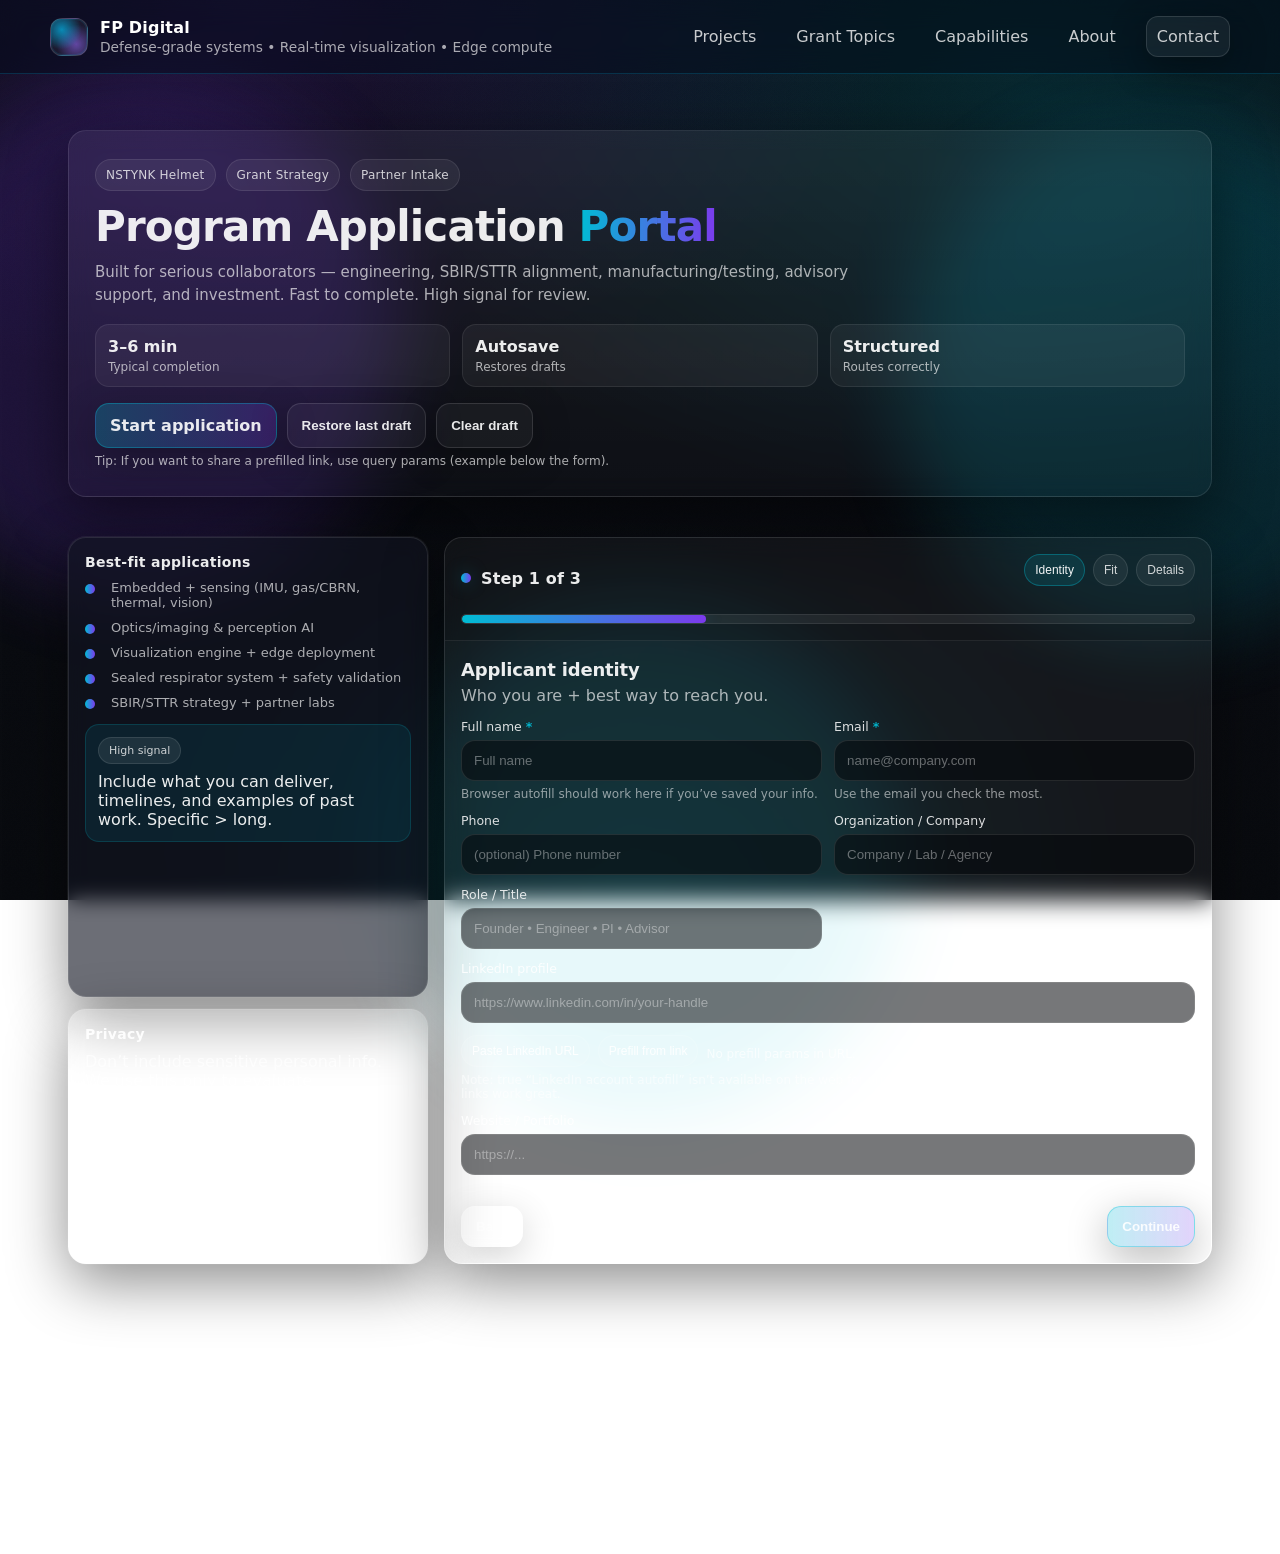
==== apply.html @ 73f24c7a "feat: Add NSTYNK Program application page with multi-step form and autosave functionality - Created " ====
<!DOCTYPE html>
<html lang="en">
<head>
  <meta charset="UTF-8" />
  <meta name="viewport" content="width=device-width, initial-scale=1.0" />
  <title>FP Digital | NSTYNK Program Application</title>

  <!-- Your existing global theme -->
  <link rel="stylesheet" href="styles.css" />
  <!-- This page's premium UI layer -->
  <link rel="stylesheet" href="apply.css" />

  <meta name="description" content="Apply to collaborate with FP Digital and the NSTYNK Helmet program: grants, engineering, manufacturing, advisory, and investment." />
</head>

<body>
  <!-- Keep this nav if it matches your other pages. If your site has a shared header, you can replace with yours. -->
  <!-- Top Bar -->
  <header class="topbar">
    <div class="container topbar-inner">
      <a class="brand" href="/">
        <span class="brand-mark" aria-hidden="true"></span>
        <span class="brand-text">
          <span class="brand-name">FP Digital</span>
          <span class="brand-sub">Defense-grade systems • Real-time visualization • Edge compute</span>
        </span>
      </a>

      <nav class="nav">
        <a href="projects.html">Projects</a>

        <a href="#topics">Grant Topics</a>
        <a href="#capabilities">Capabilities</a>
        <a href="#about">About</a>
        <a href="#contact" class="btn btn-primary">Contact</a>
      </nav>

      <button class="nav-toggle" aria-label="Open menu" aria-expanded="false">☰</button>
    </div>
  </header>

  <main class="apply-page">
    <!-- Background effects -->
    <div class="bg" aria-hidden="true">
      <div class="orb orb-a"></div>
      <div class="orb orb-b"></div>
      <div class="orb orb-c"></div>
      <div class="noise"></div>
      <div class="gridlines"></div>
    </div>

    <section class="apply-hero">
      <div class="hero-inner">
        <div class="chip-row">
          <span class="chip">NSTYNK Helmet</span>
          <span class="chip">Grant Strategy</span>
          <span class="chip">Partner Intake</span>
        </div>

        <h1 class="headline">
          Program Application
          <span class="headline-accent">Portal</span>
        </h1>

        <p class="subhead">
          Built for serious collaborators — engineering, SBIR/STTR alignment, manufacturing/testing, advisory support, and investment.
          Fast to complete. High signal for review.
        </p>

        <div class="hero-stats">
          <div class="stat">
            <div class="stat-k">3–6 min</div>
            <div class="stat-v">Typical completion</div>
          </div>
          <div class="stat">
            <div class="stat-k">Autosave</div>
            <div class="stat-v">Restores drafts</div>
          </div>
          <div class="stat">
            <div class="stat-k">Structured</div>
            <div class="stat-v">Routes correctly</div>
          </div>
        </div>

        <div class="hero-actions">
          <a class="btn primary" href="#application">Start application</a>
          <button type="button" class="btn ghost" id="restoreDraftBtn">Restore last draft</button>
          <button type="button" class="btn ghost" id="clearDraftBtn">Clear draft</button>
        </div>

        <p class="tiny muted">
          Tip: If you want to share a prefilled link, use query params (example below the form).
        </p>
      </div>
    </section>

    <section class="apply-shell" id="application">
      <aside class="apply-aside">
        <div class="aside-card">
          <h3>Best-fit applications</h3>
          <ul class="aside-list">
            <li><span class="dot"></span>Embedded + sensing (IMU, gas/CBRN, thermal, vision)</li>
            <li><span class="dot"></span>Optics/imaging & perception AI</li>
            <li><span class="dot"></span>Visualization engine + edge deployment</li>
            <li><span class="dot"></span>Sealed respirator system + safety validation</li>
            <li><span class="dot"></span>SBIR/STTR strategy + partner labs</li>
          </ul>

          <div class="aside-callout">
            <div class="badge">High signal</div>
            <p>
              Include what you can deliver, timelines, and examples of past work. Specific > long.
            </p>
          </div>
        </div>

        <div class="aside-card subtle">
          <h3>Privacy</h3>
          <p class="muted">
            Don’t include sensitive personal info. We use this only to evaluate collaboration.
          </p>
        </div>
      </aside>

      <section class="apply-card">
        <!-- Progress -->
        <div class="progress-wrap">
          <div class="progress-top">
            <div class="progress-title">
              <span class="spark" aria-hidden="true"></span>
              <span id="stepLabel">Step 1 of 3</span>
            </div>

            <div class="progress-pills" aria-label="Steps">
              <button type="button" class="pill active" data-step-jump="0">Identity</button>
              <button type="button" class="pill" data-step-jump="1">Fit</button>
              <button type="button" class="pill" data-step-jump="2">Details</button>
            </div>
          </div>

          <div class="progress-bar" aria-hidden="true">
            <div id="progressFill" class="progress-fill" style="width: 33%"></div>
          </div>
        </div>

        <!-- FORM -->
        <form
          id="applyForm"
          class="wizard"
          action="https://formspree.io/f/YOUR_ID"
          method="POST"
          novalidate
        >
          <!-- Honeypot anti-spam -->
          <input type="text" name="_gotcha" class="hp" tabindex="-1" autocomplete="off" />

          <!-- Hidden metadata -->
          <input type="hidden" name="source" value="FP Digital Application Portal" />
          <input type="hidden" name="page" value="apply.html" />

          <!-- STEP 1 -->
          <section class="step active" data-step="0">
            <div class="step-head">
              <h2>Applicant identity</h2>
              <p class="muted">Who you are + best way to reach you.</p>
            </div>

            <div class="grid">
              <div class="field">
                <label for="name">Full name <span class="req">*</span></label>
                <input
                  id="name"
                  name="name"
                  type="text"
                  autocomplete="name"
                  inputmode="text"
                  placeholder="Full name"
                  required
                />
                <div class="hint">Browser autofill should work here if you’ve saved your info.</div>
              </div>

              <div class="field">
                <label for="email">Email <span class="req">*</span></label>
                <input
                  id="email"
                  name="email"
                  type="email"
                  autocomplete="email"
                  inputmode="email"
                  placeholder="name@company.com"
                  required
                />
                <div class="hint">Use the email you check the most.</div>
              </div>

              <div class="field">
                <label for="phone">Phone</label>
                <input
                  id="phone"
                  name="phone"
                  type="tel"
                  autocomplete="tel"
                  inputmode="tel"
                  placeholder="(optional) Phone number"
                />
              </div>

              <div class="field">
                <label for="org">Organization / Company</label>
                <input
                  id="org"
                  name="organization"
                  type="text"
                  autocomplete="organization"
                  placeholder="Company / Lab / Agency"
                />
              </div>

              <div class="field">
                <label for="role">Role / Title</label>
                <input
                  id="role"
                  name="role"
                  type="text"
                  autocomplete="organization-title"
                  placeholder="Founder • Engineer • PI • Advisor"
                />
              </div>

              <div class="field full">
                <label for="linkedin">LinkedIn profile</label>
                <input
                  id="linkedin"
                  name="linkedin"
                  type="url"
                  autocomplete="url"
                  inputmode="url"
                  placeholder="https://www.linkedin.com/in/your-handle"
                />

                <div class="quick-actions">
                  <button type="button" class="mini-btn" id="pasteLinkedInBtn">Paste LinkedIn URL</button>
                  <button type="button" class="mini-btn" id="prefillFromUrlBtn">Prefill from link</button>
                  <span class="muted tiny" id="prefillStatus"></span>
                </div>

                <div class="hint">
                  Note: true “LinkedIn account autofill” isn’t available on the web for privacy reasons — but browser autofill + prefilled links work great.
                </div>
              </div>

              <div class="field full">
                <label for="site">Website / Portfolio</label>
                <input
                  id="site"
                  name="portfolio"
                  type="url"
                  autocomplete="url"
                  inputmode="url"
                  placeholder="https://..."
                />
              </div>
            </div>

            <div class="nav-row">
              <button type="button" class="btn ghost" disabled>Back</button>
              <button type="button" class="btn primary" data-next>Continue</button>
            </div>
          </section>

          <!-- STEP 2 -->
          <section class="step" data-step="1">
            <div class="step-head">
              <h2>Application fit</h2>
              <p class="muted">What path are you applying for, and where do you plug in?</p>
            </div>

            <div class="grid">
              <div class="field full">
                <label for="type">Application type <span class="req">*</span></label>
                <select id="type" name="type" required autocomplete="off">
                  <option value="">Select one…</option>
                  <option>Research / Grant Partner</option>
                  <option>Engineering / Technical Collaboration</option>
                  <option>Manufacturing Partner</option>
                  <option>Medical / Defense Advisor</option>
                  <option>Investor</option>
                  <option>General Collaboration</option>
                </select>
              </div>

              <div class="field full">
                <label>Primary areas (choose all that apply)</label>
                <div class="checks">
                  <label class="check"><input type="checkbox" name="areas[]" value="Embedded/Sensors" /> Embedded / Sensors</label>
                  <label class="check"><input type="checkbox" name="areas[]" value="Optics/Imaging" /> Optics / Imaging</label>
                  <label class="check"><input type="checkbox" name="areas[]" value="AI/Perception" /> AI / Perception</label>
                  <label class="check"><input type="checkbox" name="areas[]" value="Visualization/Engine" /> Visualization Engine</label>
                  <label class="check"><input type="checkbox" name="areas[]" value="Respirator/Sealing" /> Respirator / Sealing</label>
                  <label class="check"><input type="checkbox" name="areas[]" value="Manufacturing" /> Manufacturing</label>
                  <label class="check"><input type="checkbox" name="areas[]" value="Testing/Validation" /> Testing / Validation</label>
                  <label class="check"><input type="checkbox" name="areas[]" value="Funding/Grants" /> Funding / Grants</label>
                </div>
              </div>

              <div class="field full">
                <label for="why">Why you / why now? <span class="req">*</span></label>
                <textarea
                  id="why"
                  name="why"
                  rows="5"
                  maxlength="900"
                  placeholder="Be specific: what you can deliver, timelines, and how it aligns with the NSTYNK Helmet + grant strategy."
                  required
                ></textarea>
                <div class="meta">
                  <span class="hint">Concrete beats vague. Include examples and constraints.</span>
                  <span class="count"><span data-count-for="why">0</span>/900</span>
                </div>
              </div>
            </div>

            <div class="nav-row">
              <button type="button" class="btn ghost" data-back>Back</button>
              <button type="button" class="btn primary" data-next>Continue</button>
            </div>
          </section>

          <!-- STEP 3 -->
          <section class="step" data-step="2">
            <div class="step-head">
              <h2>Project + grant details</h2>
              <p class="muted">Help us route your application fast.</p>
            </div>

            <div class="grid">
              <div class="field full">
                <label for="grant">Grant / program alignment</label>
                <textarea
                  id="grant"
                  name="grant"
                  rows="4"
                  maxlength="700"
                  placeholder="If applicable: agencies (DoD/DHS/NIH/NSF), SBIR/STTR alignment, topic ideas/IDs, solicitation timing, and your proposed role."
                ></textarea>
                <div class="meta">
                  <span class="hint">If you know topic IDs, include them.</span>
                  <span class="count"><span data-count-for="grant">0</span>/700</span>
                </div>
              </div>

              <div class="field full">
                <label for="resources">Resources / capabilities</label>
                <textarea
                  id="resources"
                  name="resources"
                  rows="4"
                  maxlength="700"
                  placeholder="Facilities, manufacturing capacity, testing labs, funding, certifications, or your team capability."
                ></textarea>
                <div class="meta">
                  <span class="hint">Mention equipment + throughput + lead times.</span>
                  <span class="count"><span data-count-for="resources">0</span>/700</span>
                </div>
              </div>

              <div class="field">
                <label for="timeline">Preferred timeline</label>
                <select id="timeline" name="timeline" autocomplete="off">
                  <option value="">Select…</option>
                  <option>Immediately (0–30 days)</option>
                  <option>Near-term (1–3 months)</option>
                  <option>Mid-term (3–6 months)</option>
                  <option>Long-term (6+ months)</option>
                </select>
              </div>

              <div class="field">
                <label for="budget">Budget / support range</label>
                <select id="budget" name="budget" autocomplete="off">
                  <option value="">Select…</option>
                  <option>In-kind / no budget</option>
                  <option>$1k–$10k</option>
                  <option>$10k–$50k</option>
                  <option>$50k–$250k</option>
                  <option>$250k+</option>
                </select>
              </div>

              <div class="field full">
                <label for="notes">Extra notes</label>
                <textarea
                  id="notes"
                  name="notes"
                  rows="4"
                  maxlength="700"
                  placeholder="Anything else that helps evaluate fit. Links to demos, papers, repos, or prior contracts are great."
                ></textarea>
                <div class="meta">
                  <span class="hint">Optional.</span>
                  <span class="count"><span data-count-for="notes">0</span>/700</span>
                </div>
              </div>

              <div class="field full">
                <label class="check consent">
                  <input type="checkbox" name="consent" required />
                  <span>I confirm the information submitted is accurate. <span class="req">*</span></span>
                </label>
              </div>
            </div>

            <div class="nav-row">
              <button type="button" class="btn ghost" data-back>Back</button>
              <button type="submit" class="btn primary" id="submitBtn">Submit application</button>
            </div>

            <div class="fineprint">
              <p class="muted tiny">
                Want a prefilled link? Example:
                <code>apply.html?name=Jane%20Doe&email=jane%40mail.com&org=Acme&role=Engineer&linkedin=https%3A%2F%2Fwww.linkedin.com%2Fin%2Fjane</code>
              </p>
            </div>
          </section>

          <!-- Form status -->
          <div class="form-status" id="formStatus" aria-live="polite"></div>
        </form>
      </section>
    </section>

    <footer class="apply-footer">
      <div class="footer-grid">
  <div class="footer-col">
    <h4>Company</h4>
    <a href="projects.html">Projects</a>
    <a href="helmet.html">NSTYNK Helmet</a>
  </div>

  <div class="footer-col">
    <h4>Careers</h4>
    <a href="apply.html">Apply</a>
    <a href="apply.html#application">Open Programs</a>
    <a href="apply.html?type=Engineering%20/%20Technical%20Collaboration">Engineering</a>
    <a href="apply.html?type=Research%20/%20Grant%20Partner">Grant Partners</a>
  </div>

  <div class="footer-col">
    <h4>Contact</h4>
    <a href="mailto:YOUR_EMAIL@DOMAIN.com">Email</a>
    <a href="apply.html">Partnership Portal</a>
  </div>
</div>
    </footer>
  </main>

  <script src="apply.js"></script>
</body>
</html>
---- styles.css ----
:root{
  --bg:#020b1a;
  --panel: rgba(255,255,255,.08);
  --panel2: rgba(255,255,255,.06);
  --stroke: rgba(0,200,255,.30);
  --stroke2: rgba(160,120,255,.24);
  --text:#ffffff;
  --muted: rgba(255,255,255,.72);
  --soft: rgba(255,255,255,.12);

  --cyan:#00c8ff;
  --blue:#4aa3ff;
  --violet:#9a6cff;

  --radius: 18px;
  --shadow: 0 18px 60px rgba(0,0,0,.40);
  --shadow2: 0 10px 35px rgba(0,0,0,.34);
  --max: 1180px;
}

*{ box-sizing:border-box; margin:0; padding:0; }
html{ scroll-behavior:smooth; }
body{
  font-family: Inter, system-ui, -apple-system, Segoe UI, Roboto, Arial, sans-serif;
  color: var(--text);
  background: transparent;
  overflow-x:hidden;
}

a{ color: inherit; text-decoration:none; }
.container{ width: min(var(--max), calc(100% - 48px)); margin: 0 auto; }

/* ===== Video Background ===== */
.video-bg{
  position: fixed;
  inset:0;
  z-index:-2;
  overflow:hidden;
  background: var(--bg);
}
.bg-video{
  position:absolute;
  inset:0;
  width:100%;
  height:100%;
  object-fit:cover;
  transform: translateZ(0);
  filter: saturate(1.10) contrast(1.06) brightness(.92);
}
.video-overlay{
  position:absolute;
  inset:0;
  z-index:1;
  pointer-events:none;
  background:
    radial-gradient(circle at 30% 40%, rgba(154,108,255,.18), transparent 55%),
    radial-gradient(circle at 78% 70%, rgba(0,200,255,.16), transparent 55%),
    linear-gradient(to bottom, rgba(2,11,26,.25), rgba(2,11,26,.86));
}

/* ===== Topbar ===== */
.topbar{
  position: sticky;
  top:0;
  z-index: 20;
  backdrop-filter: blur(14px);
  background: rgba(2,11,26,.42);
  border-bottom: 1px solid rgba(0,200,255,.18);
}
.topbar-inner{
  display:flex;
  align-items:center;
  justify-content:space-between;
  padding: 16px 0;
}
.brand{
  display:flex;
  gap:12px;
  align-items:center;
}
.brand-mark{
  width: 38px;
  height: 38px;
  border-radius: 12px;
  background:
    radial-gradient(circle at 30% 30%, rgba(0,200,255,.65), transparent 55%),
    radial-gradient(circle at 70% 70%, rgba(154,108,255,.55), transparent 55%),
    rgba(255,255,255,.06);
  border: 1px solid rgba(255,255,255,.14);
  box-shadow: 0 0 0 1px rgba(0,200,255,.10) inset;
}
.brand-name{ font-weight: 700; letter-spacing:.2px; }
.brand-sub{
  display:block;
  font-size:.86rem;
  color: rgba(255,255,255,.65);
  margin-top:2px;
}
.nav{
  display:flex;
  gap: 20px;
  align-items:center;
}
.nav a{
  color: rgba(255,255,255,.78);
  font-weight: 500;
  padding: 10px 10px;
  border-radius: 12px;
}
.nav a:hover{
  background: rgba(255,255,255,.06);
  color: #fff;
}
.nav-toggle{
  display:none;
  border: 1px solid rgba(255,255,255,.16);
  background: rgba(255,255,255,.06);
  color:#fff;
  border-radius: 12px;
  padding: 10px 12px;
}

/* ===== Buttons ===== */
.btn{
  display:inline-flex;
  align-items:center;
  justify-content:center;
  gap:10px;
  padding: 12px 16px;
  border-radius: 14px;
  border: 1px solid rgba(255,255,255,.14);
  background: rgba(255,255,255,.06);
  color:#fff;
  font-weight: 600;
  box-shadow: var(--shadow2);
}
.btn:hover{ transform: translateY(-1px); }
.btn-primary{
  border-color: rgba(0,200,255,.35);
  background: linear-gradient(135deg, rgba(0,200,255,.22), rgba(154,108,255,.14));
}
.btn-ghost{
  background: rgba(255,255,255,.04);
}

/* ===== Hero ===== */
.hero{
  padding: 64px 0 36px;
}
.hero-grid{
  display:grid;
  grid-template-columns: 1.35fr .9fr;
  gap: 26px;
  align-items: start;
}
.pill{
  display:inline-flex;
  align-items:center;
  gap:10px;
  padding: 10px 12px;
  border-radius: 999px;
  border: 1px solid rgba(255,255,255,.16);
  background: rgba(255,255,255,.05);
  color: rgba(255,255,255,.82);
  margin-bottom: 16px;
}
.pill .dot{
  width: 8px; height:8px; border-radius: 50%;
  background: var(--cyan);
  box-shadow: 0 0 20px rgba(0,200,255,.55);
}
h1{
  font-size: clamp(2.0rem, 3.4vw, 3.2rem);
  line-height: 1.10;
  letter-spacing: -.5px;
}
.h1-accent{
  display:block;
  margin-top: 10px;
  color: rgba(255,255,255,.86);
}
.lead{
  margin-top: 14px;
  font-size: 1.05rem;
  color: rgba(255,255,255,.76);
  line-height: 1.7;
  max-width: 60ch;
}
.hero-actions{
  display:flex;
  gap: 12px;
  margin-top: 20px;
  flex-wrap: wrap;
}
.hero-metrics{
  display:grid;
  grid-template-columns: repeat(3, minmax(0, 1fr));
  gap: 12px;
  margin-top: 26px;
}
.metric{
  padding: 14px 14px;
  border-radius: var(--radius);
  background: rgba(255,255,255,.05);
  border: 1px solid rgba(255,255,255,.12);
}
.metric-k{ color: rgba(255,255,255,.72); font-weight: 600; font-size: .9rem; }
.metric-v{ margin-top: 4px; font-weight: 700; }

/* ===== Quick Access ===== */
.quick{
  border-radius: 22px;
  background: rgba(255,255,255,.06);
  border: 1px solid rgba(255,255,255,.14);
  box-shadow: var(--shadow);
  overflow:hidden;
}
.quick-head{
  display:flex;
  align-items:flex-start;
  justify-content:space-between;
  padding: 18px 18px 14px;
  border-bottom: 1px solid rgba(255,255,255,.12);
}
.quick-head h2{ font-size: 1.05rem; }
.quick-head p{ margin-top: 6px; color: rgba(255,255,255,.68); font-size: .92rem; }
.badge{
  font-size: .78rem;
  color: rgba(255,255,255,.78);
  border: 1px solid rgba(0,200,255,.22);
  padding: 6px 10px;
  border-radius: 999px;
  background: rgba(0,200,255,.06);
}
.quick-block{ padding: 14px 18px; }
.quick-block + .quick-block{ border-top: 1px solid rgba(255,255,255,.10); }
.quick-block h3{ font-size: .92rem; color: rgba(255,255,255,.82); margin-bottom: 10px; }
.quick-tags{ display:flex; flex-wrap: wrap; gap: 8px; }
.tag{
  font-size: .82rem;
  padding: 8px 10px;
  border-radius: 999px;
  background: rgba(255,255,255,.05);
  border: 1px solid rgba(255,255,255,.12);
  color: rgba(255,255,255,.80);
}
.quick-links{ display:flex; flex-direction: column; gap: 8px; }
.quick-links a{
  display:flex;
  justify-content: space-between;
  align-items:center;
  padding: 10px 12px;
  border-radius: 14px;
  background: rgba(255,255,255,.04);
  border: 1px solid rgba(255,255,255,.10);
  color: rgba(255,255,255,.86);
}
.quick-links a:hover{
  border-color: rgba(0,200,255,.26);
  background: rgba(0,200,255,.06);
}
.quick-quote{ color: rgba(255,255,255,.74); line-height: 1.6; }

/* ===== Trust strip ===== */
.hero-footer{ margin-top: 22px; }
.trust{
  display:flex;
  flex-wrap: wrap;
  gap: 10px;
  align-items:center;
  padding: 14px 16px;
  border-radius: 18px;
  background: rgba(255,255,255,.04);
  border: 1px solid rgba(255,255,255,.10);
}
.trust-label{ color: rgba(255,255,255,.70); font-weight:600; margin-right: 4px; }
.trust-item{
  padding: 8px 10px;
  border-radius: 999px;
  border: 1px solid rgba(255,255,255,.10);
  background: rgba(255,255,255,.03);
  color: rgba(255,255,255,.78);
}

/* ===== Sections ===== */
.section{ padding: 64px 0; }
.section-alt{
  background: rgba(255,255,255,.03);
  border-top: 1px solid rgba(255,255,255,.08);
  border-bottom: 1px solid rgba(255,255,255,.08);
}
.section-head{
  display:flex;
  gap: 16px;
  justify-content: space-between;
  align-items: end;
  margin-bottom: 22px;
}
.section-head h2{
  font-size: 1.8rem;
  letter-spacing: -.3px;
}
.section-head p{ color: rgba(255,255,255,.72); margin-top: 8px; max-width: 70ch; }

/* ===== Cards ===== */
.grid{ display:grid; gap: 14px; }
.cards{ grid-template-columns: repeat(3, minmax(0, 1fr)); }
.card{
  border-radius: 20px;
  background: rgba(255,255,255,.06);
  border: 1px solid rgba(255,255,255,.12);
  padding: 18px;
  box-shadow: var(--shadow2);
}
.card:hover{ border-color: rgba(0,200,255,.26); }
.card-top{ display:flex; gap:8px; margin-bottom: 10px; }
.chip{
  font-size: .78rem;
  padding: 6px 10px;
  border-radius: 999px;
  border: 1px solid rgba(255,255,255,.14);
  background: rgba(255,255,255,.05);
  color: rgba(255,255,255,.78);
}
.chip-soft{ border-color: rgba(0,200,255,.22); background: rgba(0,200,255,.06); }
.card h3{ font-size: 1.08rem; }
.card p{ color: rgba(255,255,255,.74); margin-top: 10px; line-height: 1.6; }
.bullets{ margin-top: 12px; padding-left: 18px; color: rgba(255,255,255,.72); line-height: 1.7; }
.card-actions{ margin-top: 12px; }
.link{ color: rgba(0,200,255,.92); font-weight: 600; }
.link:hover{ text-decoration: underline; }

/* ===== Callout ===== */
.callout{
  margin-top: 18px;
  padding: 18px;
  border-radius: 22px;
  border: 1px solid rgba(0,200,255,.22);
  background: linear-gradient(135deg, rgba(0,200,255,.10), rgba(154,108,255,.06));
  display:flex;
  justify-content: space-between;
  align-items: center;
  gap: 18px;
}

/* ===== Topic briefs ===== */
.filters{ display:flex; gap: 8px; flex-wrap: wrap; }
.filter{
  padding: 10px 12px;
  border-radius: 999px;
  border: 1px solid rgba(255,255,255,.14);
  background: rgba(255,255,255,.04);
  color: rgba(255,255,255,.80);
  font-weight: 600;
}
.filter.is-active{
  border-color: rgba(0,200,255,.35);
  background: rgba(0,200,255,.08);
}
.stack{ display:flex; flex-direction: column; gap: 14px; }
.topic{
  border-radius: 22px;
  background: rgba(255,255,255,.06);
  border: 1px solid rgba(255,255,255,.12);
  padding: 18px;
}
.topic-head{
  display:flex;
  justify-content: space-between;
  gap: 12px;
  align-items: start;
  margin-bottom: 14px;
}
.topic-head h3{ font-size: 1.12rem; }
.muted{ color: rgba(255,255,255,.66); margin-top: 6px; }
.topic-badges{ display:flex; gap: 8px; flex-wrap: wrap; }
.topic-grid{
  display:grid;
  grid-template-columns: repeat(4, minmax(0, 1fr));
  gap: 12px;
}
.topic-col{
  border-radius: 18px;
  background: rgba(255,255,255,.04);
  border: 1px solid rgba(255,255,255,.10);
  padding: 14px;
}
.topic-col h4{
  font-size: .95rem;
  margin-bottom: 8px;
  color: rgba(255,255,255,.86);
}
.topic-col p{ color: rgba(255,255,255,.74); line-height: 1.6; }

/* ===== Pillars ===== */
.pillars{ grid-template-columns: repeat(4, minmax(0, 1fr)); }
.pillar{
  border-radius: 20px;
  padding: 18px;
  background: rgba(255,255,255,.06);
  border: 1px solid rgba(255,255,255,.12);
}
.pillar h3{ font-size: 1.05rem; }
.pillar p{ margin-top: 10px; color: rgba(255,255,255,.74); line-height: 1.6; }
.mini{ margin-top: 12px; font-size: .88rem; color: rgba(255,255,255,.66); }

/* ===== Timeline ===== */
.timeline{
  display:grid;
  grid-template-columns: repeat(3, minmax(0, 1fr));
  gap: 14px;
}
.titem{
  border-radius: 22px;
  background: rgba(255,255,255,.06);
  border: 1px solid rgba(255,255,255,.12);
  padding: 18px;
}
.tcap{
  display:inline-block;
  font-size: .78rem;
  padding: 6px 10px;
  border-radius: 999px;
  border: 1px solid rgba(154,108,255,.25);
  background: rgba(154,108,255,.08);
  color: rgba(255,255,255,.82);
  margin-bottom: 10px;
}
.titem h3{ font-size: 1.08rem; }
.titem p{ margin-top: 8px; color: rgba(255,255,255,.74); line-height: 1.6; }

/* ===== About panels ===== */
.about{ grid-template-columns: repeat(3, minmax(0, 1fr)); }
.panel{
  border-radius: 22px;
  background: rgba(255,255,255,.06);
  border: 1px solid rgba(255,255,255,.12);
  padding: 18px;
}

/* ===== CTA ===== */
.cta{
  padding: 54px 0;
}
.cta-inner{
  border-radius: 26px;
  border: 1px solid rgba(0,200,255,.24);
  background: linear-gradient(135deg, rgba(0,200,255,.12), rgba(154,108,255,.07));
  box-shadow: var(--shadow);
  padding: 22px;
  display:flex;
  justify-content: space-between;
  align-items: center;
  gap: 18px;
}
.cta-inner h2{ font-size: 1.6rem; }
.cta-inner p{ margin-top: 8px; color: rgba(255,255,255,.74); line-height: 1.6; max-width: 70ch; }
.cta-actions{ display:flex; gap: 10px; flex-wrap: wrap; }

/* ===== Footer ===== */
.footer{
  padding: 28px 0 18px;
  border-top: 1px solid rgba(255,255,255,.08);
  background: rgba(2,11,26,.35);
  backdrop-filter: blur(14px);
}
.footer-inner{
  display:flex;
  justify-content: space-between;
  gap: 16px;
  align-items: start;
}
.footer-brand{ font-weight: 800; letter-spacing:.2px; }
.footer-sub{ margin-top: 6px; color: rgba(255,255,255,.70); }
.footer-right{ display:flex; gap: 14px; flex-wrap: wrap; }
.footer-right a{ color: rgba(255,255,255,.78); padding: 8px 10px; border-radius: 12px; }
.footer-right a:hover{ background: rgba(255,255,255,.05); color:#fff; }
.footer-bottom{
  display:flex;
  gap: 10px;
  margin-top: 12px;
  color: rgba(255,255,255,.62);
  font-size: .9rem;
}
.sep{ opacity:.6; }

/* ===== Responsive ===== */
@media (max-width: 980px){
  .hero-grid{ grid-template-columns: 1fr; }
  .cards{ grid-template-columns: 1fr; }
  .pillars{ grid-template-columns: 1fr 1fr; }
  .topic-grid{ grid-template-columns: 1fr 1fr; }
  .timeline{ grid-template-columns: 1fr; }
  .about{ grid-template-columns: 1fr; }
  .cta-inner{ flex-direction: column; align-items: flex-start; }
  .section-head{ flex-direction: column; align-items: flex-start; }
}
@media (max-width: 760px){
  .nav{ display:none; }
  .nav.is-open{
    display:flex;
    position:absolute;
    right: 24px;
    top: 64px;
    flex-direction: column;
    gap: 8px;
    padding: 12px;
    border-radius: 18px;
    background: rgba(2,11,26,.80);
    border: 1px solid rgba(255,255,255,.12);
    box-shadow: var(--shadow);
  }
  .nav-toggle{ display:inline-flex; }
  .hero-metrics{ grid-template-columns: 1fr; }
}

/* Reduced motion */
@media (prefers-reduced-motion: reduce){
  html{ scroll-behavior:auto; }
  .bg-video{ display:none; }
  .video-bg{ background: radial-gradient(circle at top, #041a3d, #020b1a); }
}
/* Icon uses currentColor so per-platform colors work */
.social-icon{
  width: 18px;
  height: 18px;
  fill: currentColor;
}

/* Platform colors */
.social-banner .soc.github{ color: #E6EDF3; }    /* GitHub (light) */
.social-banner .soc.linkedin{ color: #0A66C2; }  /* LinkedIn blue */
.social-banner .soc.x{ color: #D7D7D7; }         /* X neutral */
.social-banner .soc.youtube{ color: #FF0000; }   /* YouTube red */

/* Optional: nicer hover glow per platform */
.social-banner .soc.github:hover{ box-shadow: 0 0 14px rgba(230,237,243,0.25); }
.social-banner .soc.linkedin:hover{ box-shadow: 0 0 14px rgba(10,102,194,0.35); }
.social-banner .soc.x:hover{ box-shadow: 0 0 14px rgba(215,215,215,0.25); }
.social-banner .soc.youtube:hover{ box-shadow: 0 0 14px rgba(255,0,0,0.30); }

/* ===== Social banner (platform colors) ===== */
.social-banner{
  position: fixed;
  right: 18px;
  top: 50%;
  transform: translateY(-50%);
  display: flex;
  flex-direction: column;
  gap: 10px;
  z-index: 9999;

  padding: 8px 6px;
  border-radius: 14px;
  background: rgba(0,0,0,0.28);
  backdrop-filter: blur(8px);
  border: 1px solid rgba(255,255,255,0.12);
  box-shadow: 0 10px 28px rgba(0,0,0,0.25);
}

.social-banner a{
  width: 36px;
  height: 36px;
  border-radius: 10px;
  display: grid;
  place-items: center;

  /* IMPORTANT: do NOT force white here */
  background: rgba(255,255,255,0.05);
  transition: transform 160ms ease, background 160ms ease, box-shadow 160ms ease;
}

.social-banner a:hover{
  transform: translateX(-2px);
}

/* IMPORTANT: icon uses currentColor so each platform can color it */
.social-icon{
  width: 18px;
  height: 18px;
  display: block;
  fill: currentColor;
}

/* Platform colors */
.social-banner .soc.github   { color: #E6EDF3; }   /* GitHub */
.social-banner .soc.linkedin { color: #0A66C2; }   /* LinkedIn */
.social-banner .soc.x        { color: #D7D7D7; }   /* X */
.social-banner .soc.youtube  { color: #FF0000; }   /* YouTube */

/* Platform hover glow */
.social-banner .soc.github:hover   { box-shadow: 0 0 14px rgba(230,237,243,0.22); background: rgba(230,237,243,0.08); }
.social-banner .soc.linkedin:hover { box-shadow: 0 0 14px rgba(10,102,194,0.35);  background: rgba(10,102,194,0.14); }
.social-banner .soc.x:hover        { box-shadow: 0 0 14px rgba(215,215,215,0.22); background: rgba(215,215,215,0.08); }
.social-banner .soc.youtube:hover  { box-shadow: 0 0 14px rgba(255,0,0,0.30);     background: rgba(255,0,0,0.12); }

/* Mobile: bottom center */
@media (max-width: 720px){
  .social-banner{
    flex-direction: row;
    top: auto;
    bottom: 12px;
    right: 50%;
    transform: translateX(50%);
    padding: 6px 8px;
  }
}

.footer-grid{
  max-width: 1180px;
  margin: 0 auto;
  padding: 28px 18px;
  display: grid;
  grid-template-columns: repeat(3, minmax(0, 1fr));
  gap: 18px;
}

.footer-col h4{
  margin: 0 0 10px;
  font-size: 14px;
}

.footer-col a{
  display: block;
  text-decoration: none;
  margin: 8px 0;
  opacity: 0.85;
}

.footer-col a:hover{
  opacity: 1;
  text-decoration: underline;
}

@media (max-width: 900px){
  .footer-grid{ grid-template-columns: 1fr; }
}
---- apply.css ----
/* apply.css — Premium Application Portal UI Layer
   This file sits on top of your existing styles.css theme.
*/

:root{
  --ap-bg: rgba(10, 12, 18, 0.55);
  --ap-card: rgba(18, 22, 34, 0.62);
  --ap-border: rgba(255,255,255,0.10);
  --ap-text: rgba(255,255,255,0.92);
  --ap-muted: rgba(255,255,255,0.66);
  --ap-soft: rgba(255,255,255,0.08);
  --ap-shadow: 0 18px 60px rgba(0,0,0,0.45);
  --ap-glow: 0 0 0 1px rgba(255,255,255,0.06), 0 18px 60px rgba(0,0,0,0.45);
  --ap-radius: 18px;

  /* Accent fallback (if your global theme has an accent, it will still look fine) */
  --ap-accent: #00bcd4;
  --ap-accent2: #7c3aed;
}

/* Page wrapper */
.apply-page{
  position: relative;
  min-height: 100vh;
  color: var(--ap-text);
  overflow: hidden;
}

/* Background */
.bg{
  position: fixed;
  inset: 0;
  z-index: -1;
  background: radial-gradient(1200px 700px at 20% 0%, rgba(124,58,237,0.18), transparent 55%),
              radial-gradient(1100px 700px at 80% 10%, rgba(0,188,212,0.16), transparent 60%),
              radial-gradient(900px 700px at 50% 100%, rgba(0,188,212,0.10), transparent 55%),
              linear-gradient(180deg, rgba(8,10,14,1) 0%, rgba(10,12,18,1) 40%, rgba(8,10,14,1) 100%);
}

.orb{
  position: absolute;
  width: 520px;
  height: 520px;
  border-radius: 999px;
  filter: blur(40px);
  opacity: 0.7;
  transform: translate3d(0,0,0);
  animation: floaty 12s ease-in-out infinite;
}

.orb-a{ left: -120px; top: 80px; background: rgba(124,58,237,0.26); }
.orb-b{ right: -140px; top: 120px; background: rgba(0,188,212,0.22); animation-delay: -4s; }
.orb-c{ left: 30%; bottom: -220px; background: rgba(0,188,212,0.14); animation-delay: -7s; }

@keyframes floaty{
  0%, 100%{ transform: translateY(0) scale(1); }
  50%{ transform: translateY(-22px) scale(1.02); }
}

.noise{
  position: absolute;
  inset: 0;
  opacity: 0.06;
  background-image: url("data:image/svg+xml,%3Csvg xmlns='http://www.w3.org/2000/svg' width='160' height='160'%3E%3Cfilter id='n'%3E%3CfeTurbulence type='fractalNoise' baseFrequency='.9' numOctaves='3' stitchTiles='stitch'/%3E%3C/filter%3E%3Crect width='160' height='160' filter='url(%23n)' opacity='.35'/%3E%3C/svg%3E");
  mix-blend-mode: overlay;
  pointer-events: none;
}

.gridlines{
  position: absolute;
  inset: 0;
  opacity: 0.09;
  background:
    linear-gradient(to right, rgba(255,255,255,0.06) 1px, transparent 1px),
    linear-gradient(to bottom, rgba(255,255,255,0.06) 1px, transparent 1px);
  background-size: 60px 60px;
  mask-image: radial-gradient(closest-side at 50% 0%, black 0%, transparent 70%);
  pointer-events: none;
}

/* Hero */
.apply-hero{
  padding: 56px 18px 22px;
  max-width: 1180px;
  margin: 0 auto;
}

.hero-inner{
  background: linear-gradient(180deg, rgba(255,255,255,0.06), rgba(255,255,255,0.02));
  border: 1px solid var(--ap-border);
  border-radius: var(--ap-radius);
  box-shadow: var(--ap-shadow);
  padding: 28px 26px;
  backdrop-filter: blur(10px);
}

.chip-row{
  display: flex;
  flex-wrap: wrap;
  gap: 10px;
  margin-bottom: 14px;
}

.chip{
  font-size: 12px;
  letter-spacing: 0.02em;
  padding: 8px 10px;
  border-radius: 999px;
  background: rgba(255,255,255,0.06);
  border: 1px solid rgba(255,255,255,0.09);
}

.headline{
  margin: 0;
  font-size: clamp(28px, 4vw, 42px);
  line-height: 1.05;
  letter-spacing: -0.02em;
}

.headline-accent{
  background: linear-gradient(90deg, var(--ap-accent), var(--ap-accent2));
  -webkit-background-clip: text;
  background-clip: text;
  color: transparent;
}

.subhead{
  margin: 12px 0 0;
  max-width: 760px;
  color: var(--ap-muted);
  font-size: 15px;
  line-height: 1.5;
}

.hero-stats{
  display: grid;
  grid-template-columns: repeat(3, minmax(0, 1fr));
  gap: 12px;
  margin-top: 18px;
}

.stat{
  border-radius: 14px;
  padding: 12px 12px;
  background: rgba(255,255,255,0.05);
  border: 1px solid rgba(255,255,255,0.08);
}

.stat-k{ font-weight: 700; }
.stat-v{ color: var(--ap-muted); font-size: 12px; margin-top: 4px; }

.hero-actions{
  display: flex;
  flex-wrap: wrap;
  gap: 10px;
  margin-top: 16px;
}

.tiny{ font-size: 12px; }
.muted{ color: var(--ap-muted); }

/* Layout */
.apply-shell{
  max-width: 1180px;
  margin: 18px auto 60px;
  padding: 0 18px;
  display: grid;
  grid-template-columns: 360px 1fr;
  gap: 16px;
}

.apply-aside{
  display: grid;
  gap: 12px;
}

.aside-card{
  border-radius: var(--ap-radius);
  background: var(--ap-card);
  border: 1px solid var(--ap-border);
  box-shadow: var(--ap-glow);
  padding: 16px;
  backdrop-filter: blur(10px);
}

.aside-card.subtle{
  background: rgba(255,255,255,0.04);
}

.aside-card h3{
  margin: 0 0 10px;
  font-size: 14px;
  letter-spacing: 0.02em;
}

.aside-list{
  list-style: none;
  padding: 0;
  margin: 0;
  display: grid;
  gap: 10px;
}

.aside-list li{
  display: grid;
  grid-template-columns: 16px 1fr;
  gap: 10px;
  font-size: 13px;
  color: var(--ap-muted);
}

.dot{
  width: 10px;
  height: 10px;
  border-radius: 999px;
  margin-top: 4px;
  background: linear-gradient(90deg, var(--ap-accent), var(--ap-accent2));
}

.aside-callout{
  margin-top: 14px;
  border-radius: 14px;
  padding: 12px;
  background: rgba(0,188,212,0.10);
  border: 1px solid rgba(0,188,212,0.18);
}

.badge{
  display: inline-block;
  font-size: 11px;
  padding: 6px 10px;
  border-radius: 999px;
  background: rgba(255,255,255,0.08);
  border: 1px solid rgba(255,255,255,0.10);
  margin-bottom: 8px;
}

/* Card */
.apply-card{
  border-radius: var(--ap-radius);
  background: rgba(255,255,255,0.05);
  border: 1px solid var(--ap-border);
  box-shadow: var(--ap-shadow);
  backdrop-filter: blur(12px);
  overflow: hidden;
}

.progress-wrap{
  padding: 16px;
  border-bottom: 1px solid rgba(255,255,255,0.08);
  background: rgba(0,0,0,0.14);
}

.progress-top{
  display: flex;
  justify-content: space-between;
  align-items: center;
  gap: 12px;
}

.progress-title{
  display: flex;
  align-items: center;
  gap: 10px;
  font-weight: 700;
  letter-spacing: 0.01em;
}

.spark{
  width: 10px;
  height: 10px;
  border-radius: 999px;
  background: linear-gradient(90deg, var(--ap-accent), var(--ap-accent2));
  box-shadow: 0 0 18px rgba(0,188,212,0.35);
}

.progress-pills{
  display: flex;
  gap: 8px;
}

.pill{
  appearance: none;
  border: 1px solid rgba(255,255,255,0.10);
  background: rgba(255,255,255,0.06);
  color: rgba(255,255,255,0.80);
  padding: 8px 10px;
  border-radius: 999px;
  font-size: 12px;
  cursor: pointer;
  transition: transform .15s ease, background .15s ease, border-color .15s ease;
}

.pill:hover{ transform: translateY(-1px); }
.pill.active{
  color: rgba(255,255,255,0.95);
  border-color: rgba(0,188,212,0.35);
  background: rgba(0,188,212,0.12);
}

.progress-bar{
  margin-top: 12px;
  height: 10px;
  border-radius: 999px;
  background: rgba(255,255,255,0.07);
  border: 1px solid rgba(255,255,255,0.08);
  overflow: hidden;
}

.progress-fill{
  height: 100%;
  width: 33%;
  border-radius: 999px;
  background: linear-gradient(90deg, var(--ap-accent), var(--ap-accent2));
  box-shadow: 0 0 20px rgba(0,188,212,0.22);
  transition: width .25s ease;
}

/* Form */
.wizard{
  padding: 18px 16px 16px;
}

.step{
  display: none;
}
.step.active{
  display: block;
  animation: stepIn .22s ease;
}

@keyframes stepIn{
  from{ opacity: 0; transform: translateY(6px); }
  to{ opacity: 1; transform: translateY(0); }
}

.step-head h2{
  margin: 0;
  font-size: 18px;
  letter-spacing: -0.01em;
}

.step-head p{
  margin: 6px 0 0;
}

.grid{
  margin-top: 14px;
  display: grid;
  grid-template-columns: repeat(2, minmax(0, 1fr));
  gap: 12px;
}

.field{
  display: grid;
  gap: 6px;
}

.field.full{ grid-column: 1 / -1; }

label{
  font-size: 12.5px;
  color: rgba(255,255,255,0.85);
}

.req{
  color: rgba(0,188,212,0.95);
  font-weight: 800;
}

input, select, textarea{
  width: 100%;
  padding: 12px 12px;
  border-radius: 14px;
  border: 1px solid rgba(255,255,255,0.10);
  background: rgba(6, 8, 12, 0.55);
  color: rgba(255,255,255,0.92);
  outline: none;
  transition: border-color .15s ease, box-shadow .15s ease, transform .15s ease;
}

input::placeholder, textarea::placeholder{
  color: rgba(255,255,255,0.38);
}

input:focus, select:focus, textarea:focus{
  border-color: rgba(0,188,212,0.45);
  box-shadow: 0 0 0 4px rgba(0,188,212,0.12);
}

.hint{
  font-size: 12px;
  color: rgba(255,255,255,0.55);
}

.meta{
  display: flex;
  justify-content: space-between;
  gap: 12px;
  align-items: center;
}

.count{
  font-size: 12px;
  color: rgba(255,255,255,0.55);
}

.checks{
  display: grid;
  grid-template-columns: repeat(2, minmax(0, 1fr));
  gap: 10px;
  margin-top: 6px;
}

.check{
  display: flex;
  gap: 10px;
  align-items: center;
  padding: 10px 12px;
  border-radius: 14px;
  border: 1px solid rgba(255,255,255,0.08);
  background: rgba(255,255,255,0.04);
}

.check input{
  width: 16px;
  height: 16px;
  padding: 0;
  border-radius: 4px;
}

.consent{
  background: rgba(0,188,212,0.08);
  border-color: rgba(0,188,212,0.16);
}

.quick-actions{
  display: flex;
  flex-wrap: wrap;
  align-items: center;
  gap: 8px;
  margin-top: 6px;
}

.mini-btn{
  appearance: none;
  border: 1px solid rgba(255,255,255,0.12);
  background: rgba(255,255,255,0.06);
  color: rgba(255,255,255,0.88);
  padding: 8px 10px;
  border-radius: 999px;
  cursor: pointer;
  font-size: 12px;
  transition: transform .15s ease, background .15s ease, border-color .15s ease;
}

.mini-btn:hover{
  transform: translateY(-1px);
  border-color: rgba(0,188,212,0.28);
  background: rgba(0,188,212,0.10);
}

.tiny{ font-size: 12px; }

/* Buttons (kept compatible with your site but styled here too) */
.btn{
  appearance: none;
  border: 1px solid rgba(255,255,255,0.12);
  background: rgba(255,255,255,0.06);
  color: rgba(255,255,255,0.90);
  padding: 12px 14px;
  border-radius: 14px;
  cursor: pointer;
  font-weight: 700;
  text-decoration: none;
  display: inline-flex;
  align-items: center;
  gap: 10px;
  transition: transform .15s ease, background .15s ease, border-color .15s ease, box-shadow .15s ease;
}

.btn:hover{
  transform: translateY(-1px);
  border-color: rgba(255,255,255,0.18);
}

.btn.primary{
  border-color: rgba(0,188,212,0.35);
  background: linear-gradient(90deg, rgba(0,188,212,0.25), rgba(124,58,237,0.22));
  box-shadow: 0 12px 40px rgba(0,0,0,0.28);
}

.btn.primary:hover{
  border-color: rgba(0,188,212,0.55);
  box-shadow: 0 14px 48px rgba(0,0,0,0.36);
}

.btn.ghost{
  background: rgba(255,255,255,0.04);
}

.btn:disabled{
  opacity: 0.5;
  cursor: not-allowed;
  transform: none;
}

.nav-row{
  display: flex;
  justify-content: space-between;
  gap: 10px;
  margin-top: 16px;
  padding-top: 14px;
  border-top: 1px solid rgba(255,255,255,0.07);
}

.fineprint code{
  display: inline-block;
  margin-top: 8px;
  padding: 10px 12px;
  border-radius: 14px;
  border: 1px solid rgba(255,255,255,0.10);
  background: rgba(0,0,0,0.25);
  color: rgba(255,255,255,0.78);
  font-size: 12px;
  overflow-wrap: anywhere;
}

/* Status area */
.form-status{
  margin-top: 12px;
  padding: 10px 12px;
  border-radius: 14px;
  border: 1px solid rgba(255,255,255,0.10);
  background: rgba(255,255,255,0.04);
  color: rgba(255,255,255,0.80);
  display: none;
}
.form-status.show{ display: block; }

/* Hide honeypot */
.hp{
  position: absolute;
  left: -9999px;
  top: -9999px;
}

/* Footer */
.apply-footer{
  max-width: 1180px;
  margin: 0 auto;
  padding: 0 18px 40px;
  color: rgba(255,255,255,0.55);
}

/* Responsive */
@media (max-width: 980px){
  .apply-shell{
    grid-template-columns: 1fr;
  }
  .hero-stats{
    grid-template-columns: 1fr;
  }
  .grid{
    grid-template-columns: 1fr;
  }
  .checks{
    grid-template-columns: 1fr;
  }
  .progress-top{
    flex-direction: column;
    align-items: flex-start;
  }
}

.footer-grid{
  max-width: 1180px;
  margin: 0 auto;
  padding: 28px 18px;
  display: grid;
  grid-template-columns: repeat(3, minmax(0, 1fr));
  gap: 18px;
}

.footer-col h4{
  margin: 0 0 10px;
  font-size: 14px;
}

.footer-col a{
  display: block;
  text-decoration: none;
  margin: 8px 0;
  opacity: 0.85;
}

.footer-col a:hover{
  opacity: 1;
  text-decoration: underline;
}

@media (max-width: 900px){
  .footer-grid{ grid-template-columns: 1fr; }
}
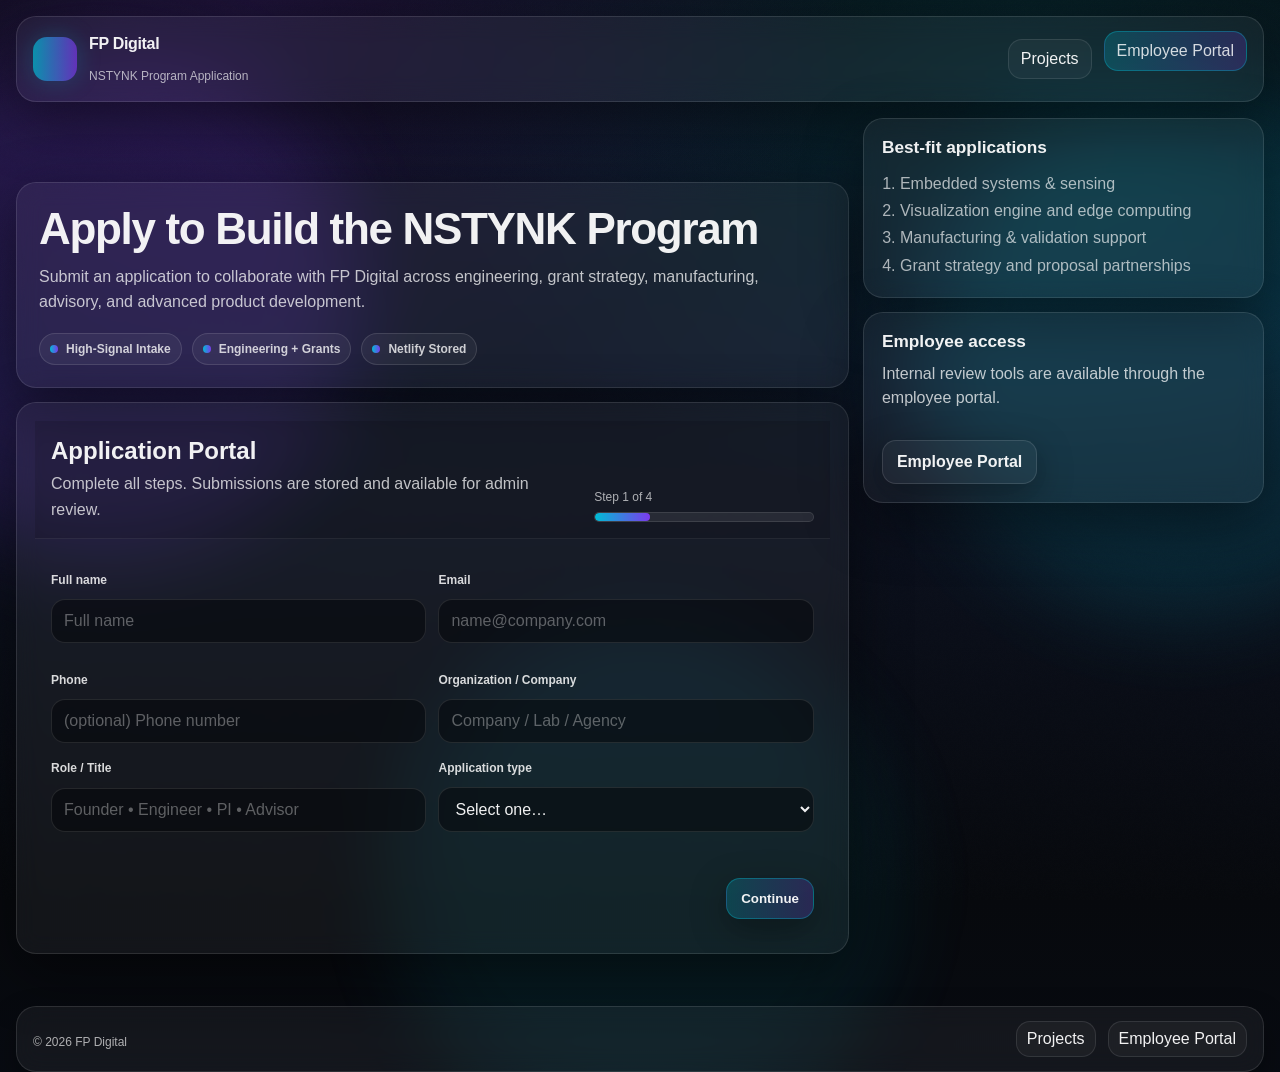
==== commit 16542485: "Updated employee portal and application system" ====
--- a/apply.html
+++ b/apply.html
@@ -5,193 +5,118 @@
   <meta name="viewport" content="width=device-width, initial-scale=1.0" />
   <title>FP Digital | NSTYNK Program Application</title>
 
-  <!-- Your existing global theme -->
   <link rel="stylesheet" href="styles.css" />
-  <!-- This page's premium UI layer -->
   <link rel="stylesheet" href="apply.css" />
 
-  <meta name="description" content="Apply to collaborate with FP Digital and the NSTYNK Helmet program: grants, engineering, manufacturing, advisory, and investment." />
+  <meta
+    name="description"
+    content="Apply to collaborate with FP Digital and the NSTYNK Helmet program: grants, engineering, manufacturing, advisory, and investment."
+  />
 </head>
 
 <body>
-  <!-- Keep this nav if it matches your other pages. If your site has a shared header, you can replace with yours. -->
-  <!-- Top Bar -->
-  <header class="topbar">
-    <div class="container topbar-inner">
-      <a class="brand" href="/">
-        <span class="brand-mark" aria-hidden="true"></span>
-        <span class="brand-text">
-          <span class="brand-name">FP Digital</span>
-          <span class="brand-sub">Defense-grade systems • Real-time visualization • Edge compute</span>
-        </span>
-      </a>
-
-      <nav class="nav">
-        <a href="projects.html">Projects</a>
-
-        <a href="#topics">Grant Topics</a>
-        <a href="#capabilities">Capabilities</a>
-        <a href="#about">About</a>
-        <a href="#contact" class="btn btn-primary">Contact</a>
-      </nav>
-
-      <button class="nav-toggle" aria-label="Open menu" aria-expanded="false">☰</button>
-    </div>
+  <div class="apply-bg" aria-hidden="true">
+    <div class="orb a"></div>
+    <div class="orb b"></div>
+    <div class="orb c"></div>
+    <div class="noise"></div>
+  </div>
+
+  <header class="apply-top">
+    <a class="brand" href="index.html" aria-label="Back to FP Digital home">
+      <span class="mark"></span>
+      <span class="stack">
+        <span class="title">FP Digital</span>
+        <span class="sub">NSTYNK Program Application</span>
+      </span>
+    </a>
+
+    <nav class="apply-nav">
+      <a href="projects.html">Projects</a>
+      <a href="employee.html" class="pill">Employee Portal</a>
+    </nav>
   </header>
 
-  <main class="apply-page">
-    <!-- Background effects -->
-    <div class="bg" aria-hidden="true">
-      <div class="orb orb-a"></div>
-      <div class="orb orb-b"></div>
-      <div class="orb orb-c"></div>
-      <div class="noise"></div>
-      <div class="gridlines"></div>
-    </div>
-
-    <section class="apply-hero">
-      <div class="hero-inner">
-        <div class="chip-row">
-          <span class="chip">NSTYNK Helmet</span>
-          <span class="chip">Grant Strategy</span>
-          <span class="chip">Partner Intake</span>
+  <main class="apply-shell">
+    <section class="hero">
+      <div class="card hero-card">
+        <h1>Apply to Build the NSTYNK Program</h1>
+        <p class="muted">
+          Submit an application to collaborate with FP Digital across engineering,
+          grant strategy, manufacturing, advisory, and advanced product development.
+        </p>
+
+        <div class="hero-badges">
+          <span class="badge">High-Signal Intake</span>
+          <span class="badge">Engineering + Grants</span>
+          <span class="badge">Netlify Stored</span>
         </div>
-
-        <h1 class="headline">
-          Program Application
-          <span class="headline-accent">Portal</span>
-        </h1>
-
-        <p class="subhead">
-          Built for serious collaborators — engineering, SBIR/STTR alignment, manufacturing/testing, advisory support, and investment.
-          Fast to complete. High signal for review.
-        </p>
-
-        <div class="hero-stats">
-          <div class="stat">
-            <div class="stat-k">3–6 min</div>
-            <div class="stat-v">Typical completion</div>
+      </div>
+
+      <div class="card form-card">
+        <div class="card-head">
+          <div>
+            <h2>Application Portal</h2>
+            <p class="muted">
+              Complete all steps. Submissions are stored and available for admin review.
+            </p>
           </div>
-          <div class="stat">
-            <div class="stat-k">Autosave</div>
-            <div class="stat-v">Restores drafts</div>
-          </div>
-          <div class="stat">
-            <div class="stat-k">Structured</div>
-            <div class="stat-v">Routes correctly</div>
+
+          <div class="progress">
+            <span class="muted tiny" id="stepLabel">Step 1 of 4</span>
+            <div class="bar">
+              <div class="fill" id="barFill" style="width:25%;"></div>
+            </div>
           </div>
         </div>
 
-        <div class="hero-actions">
-          <a class="btn primary" href="#application">Start application</a>
-          <button type="button" class="btn ghost" id="restoreDraftBtn">Restore last draft</button>
-          <button type="button" class="btn ghost" id="clearDraftBtn">Clear draft</button>
-        </div>
-
-        <p class="tiny muted">
-          Tip: If you want to share a prefilled link, use query params (example below the form).
-        </p>
-      </div>
-    </section>
-
-    <section class="apply-shell" id="application">
-      <aside class="apply-aside">
-        <div class="aside-card">
-          <h3>Best-fit applications</h3>
-          <ul class="aside-list">
-            <li><span class="dot"></span>Embedded + sensing (IMU, gas/CBRN, thermal, vision)</li>
-            <li><span class="dot"></span>Optics/imaging & perception AI</li>
-            <li><span class="dot"></span>Visualization engine + edge deployment</li>
-            <li><span class="dot"></span>Sealed respirator system + safety validation</li>
-            <li><span class="dot"></span>SBIR/STTR strategy + partner labs</li>
-          </ul>
-
-          <div class="aside-callout">
-            <div class="badge">High signal</div>
-            <p>
-              Include what you can deliver, timelines, and examples of past work. Specific > long.
-            </p>
-          </div>
-        </div>
-
-        <div class="aside-card subtle">
-          <h3>Privacy</h3>
-          <p class="muted">
-            Don’t include sensitive personal info. We use this only to evaluate collaboration.
-          </p>
-        </div>
-      </aside>
-
-      <section class="apply-card">
-        <!-- Progress -->
-        <div class="progress-wrap">
-          <div class="progress-top">
-            <div class="progress-title">
-              <span class="spark" aria-hidden="true"></span>
-              <span id="stepLabel">Step 1 of 3</span>
-            </div>
-
-            <div class="progress-pills" aria-label="Steps">
-              <button type="button" class="pill active" data-step-jump="0">Identity</button>
-              <button type="button" class="pill" data-step-jump="1">Fit</button>
-              <button type="button" class="pill" data-step-jump="2">Details</button>
-            </div>
-          </div>
-
-          <div class="progress-bar" aria-hidden="true">
-            <div id="progressFill" class="progress-fill" style="width: 33%"></div>
-          </div>
-        </div>
-
-        <!-- FORM -->
         <form
           id="applyForm"
-          class="wizard"
-          action="https://formspree.io/f/YOUR_ID"
+          name="helmet-application"
           method="POST"
+          data-netlify="true"
+          netlify-honeypot="bot-field"
+          action="/thank-you.html"
           novalidate
         >
-          <!-- Honeypot anti-spam -->
-          <input type="text" name="_gotcha" class="hp" tabindex="-1" autocomplete="off" />
-
-          <!-- Hidden metadata -->
+          <input type="hidden" name="form-name" value="helmet-application" />
+
+          <p style="display:none;">
+            <label>
+              Don’t fill this out:
+              <input name="bot-field" />
+            </label>
+          </p>
+
           <input type="hidden" name="source" value="FP Digital Application Portal" />
           <input type="hidden" name="page" value="apply.html" />
 
-          <!-- STEP 1 -->
-          <section class="step active" data-step="0">
-            <div class="step-head">
-              <h2>Applicant identity</h2>
-              <p class="muted">Who you are + best way to reach you.</p>
-            </div>
-
-            <div class="grid">
-              <div class="field">
-                <label for="name">Full name <span class="req">*</span></label>
+          <fieldset class="step active" data-step="1">
+            <legend>Identity</legend>
+
+            <div class="grid-2">
+              <div class="field">
+                <label for="name">Full name</label>
                 <input
                   id="name"
                   name="name"
                   type="text"
                   autocomplete="name"
-                  inputmode="text"
                   placeholder="Full name"
                   required
                 />
-                <div class="hint">Browser autofill should work here if you’ve saved your info.</div>
-              </div>
-
-              <div class="field">
-                <label for="email">Email <span class="req">*</span></label>
+              </div>
+
+              <div class="field">
+                <label for="email">Email</label>
                 <input
                   id="email"
                   name="email"
                   type="email"
                   autocomplete="email"
-                  inputmode="email"
                   placeholder="name@company.com"
                   required
                 />
-                <div class="hint">Use the email you check the most.</div>
               </div>
 
               <div class="field">
@@ -201,22 +126,23 @@
                   name="phone"
                   type="tel"
                   autocomplete="tel"
-                  inputmode="tel"
                   placeholder="(optional) Phone number"
                 />
               </div>
 
               <div class="field">
-                <label for="org">Organization / Company</label>
-                <input
-                  id="org"
+                <label for="organization">Organization / Company</label>
+                <input
+                  id="organization"
                   name="organization"
                   type="text"
                   autocomplete="organization"
                   placeholder="Company / Lab / Agency"
                 />
               </div>
-
+            </div>
+
+            <div class="grid-2">
               <div class="field">
                 <label for="role">Role / Title</label>
                 <input
@@ -228,58 +154,9 @@
                 />
               </div>
 
-              <div class="field full">
-                <label for="linkedin">LinkedIn profile</label>
-                <input
-                  id="linkedin"
-                  name="linkedin"
-                  type="url"
-                  autocomplete="url"
-                  inputmode="url"
-                  placeholder="https://www.linkedin.com/in/your-handle"
-                />
-
-                <div class="quick-actions">
-                  <button type="button" class="mini-btn" id="pasteLinkedInBtn">Paste LinkedIn URL</button>
-                  <button type="button" class="mini-btn" id="prefillFromUrlBtn">Prefill from link</button>
-                  <span class="muted tiny" id="prefillStatus"></span>
-                </div>
-
-                <div class="hint">
-                  Note: true “LinkedIn account autofill” isn’t available on the web for privacy reasons — but browser autofill + prefilled links work great.
-                </div>
-              </div>
-
-              <div class="field full">
-                <label for="site">Website / Portfolio</label>
-                <input
-                  id="site"
-                  name="portfolio"
-                  type="url"
-                  autocomplete="url"
-                  inputmode="url"
-                  placeholder="https://..."
-                />
-              </div>
-            </div>
-
-            <div class="nav-row">
-              <button type="button" class="btn ghost" disabled>Back</button>
-              <button type="button" class="btn primary" data-next>Continue</button>
-            </div>
-          </section>
-
-          <!-- STEP 2 -->
-          <section class="step" data-step="1">
-            <div class="step-head">
-              <h2>Application fit</h2>
-              <p class="muted">What path are you applying for, and where do you plug in?</p>
-            </div>
-
-            <div class="grid">
-              <div class="field full">
-                <label for="type">Application type <span class="req">*</span></label>
-                <select id="type" name="type" required autocomplete="off">
+              <div class="field">
+                <label for="type">Application type</label>
+                <select id="type" name="type" required>
                   <option value="">Select one…</option>
                   <option>Research / Grant Partner</option>
                   <option>Engineering / Technical Collaboration</option>
@@ -289,172 +166,241 @@
                   <option>General Collaboration</option>
                 </select>
               </div>
-
-              <div class="field full">
-                <label>Primary areas (choose all that apply)</label>
-                <div class="checks">
-                  <label class="check"><input type="checkbox" name="areas[]" value="Embedded/Sensors" /> Embedded / Sensors</label>
-                  <label class="check"><input type="checkbox" name="areas[]" value="Optics/Imaging" /> Optics / Imaging</label>
-                  <label class="check"><input type="checkbox" name="areas[]" value="AI/Perception" /> AI / Perception</label>
-                  <label class="check"><input type="checkbox" name="areas[]" value="Visualization/Engine" /> Visualization Engine</label>
-                  <label class="check"><input type="checkbox" name="areas[]" value="Respirator/Sealing" /> Respirator / Sealing</label>
-                  <label class="check"><input type="checkbox" name="areas[]" value="Manufacturing" /> Manufacturing</label>
-                  <label class="check"><input type="checkbox" name="areas[]" value="Testing/Validation" /> Testing / Validation</label>
-                  <label class="check"><input type="checkbox" name="areas[]" value="Funding/Grants" /> Funding / Grants</label>
-                </div>
-              </div>
-
-              <div class="field full">
-                <label for="why">Why you / why now? <span class="req">*</span></label>
-                <textarea
-                  id="why"
-                  name="why"
-                  rows="5"
-                  maxlength="900"
-                  placeholder="Be specific: what you can deliver, timelines, and how it aligns with the NSTYNK Helmet + grant strategy."
-                  required
-                ></textarea>
-                <div class="meta">
-                  <span class="hint">Concrete beats vague. Include examples and constraints.</span>
-                  <span class="count"><span data-count-for="why">0</span>/900</span>
-                </div>
-              </div>
             </div>
 
             <div class="nav-row">
-              <button type="button" class="btn ghost" data-back>Back</button>
+              <span></span>
               <button type="button" class="btn primary" data-next>Continue</button>
             </div>
-          </section>
-
-          <!-- STEP 3 -->
-          <section class="step" data-step="2">
-            <div class="step-head">
-              <h2>Project + grant details</h2>
-              <p class="muted">Help us route your application fast.</p>
-            </div>
-
-            <div class="grid">
-              <div class="field full">
-                <label for="grant">Grant / program alignment</label>
-                <textarea
-                  id="grant"
-                  name="grant"
-                  rows="4"
-                  maxlength="700"
-                  placeholder="If applicable: agencies (DoD/DHS/NIH/NSF), SBIR/STTR alignment, topic ideas/IDs, solicitation timing, and your proposed role."
-                ></textarea>
-                <div class="meta">
-                  <span class="hint">If you know topic IDs, include them.</span>
-                  <span class="count"><span data-count-for="grant">0</span>/700</span>
-                </div>
-              </div>
-
-              <div class="field full">
+          </fieldset>
+
+          <fieldset class="step" data-step="2">
+            <legend>Links & Areas</legend>
+
+            <div class="grid-2">
+              <div class="field">
+                <label for="linkedin">LinkedIn profile</label>
+                <input
+                  id="linkedin"
+                  name="linkedin"
+                  type="url"
+                  autocomplete="url"
+                  placeholder="https://www.linkedin.com/in/your-handle"
+                />
+              </div>
+
+              <div class="field">
+                <label for="portfolio">Website / Portfolio / GitHub</label>
+                <input
+                  id="portfolio"
+                  name="portfolio"
+                  type="url"
+                  autocomplete="url"
+                  placeholder="https://..."
+                />
+              </div>
+            </div>
+
+            <div class="field">
+              <label>Primary areas</label>
+              <div class="chips">
+                <label class="chip"><input type="checkbox" name="areas[]" value="Embedded/Sensors" /> Embedded / Sensors</label>
+                <label class="chip"><input type="checkbox" name="areas[]" value="Optics/Imaging" /> Optics / Imaging</label>
+                <label class="chip"><input type="checkbox" name="areas[]" value="AI/Perception" /> AI / Perception</label>
+                <label class="chip"><input type="checkbox" name="areas[]" value="Visualization/Engine" /> Visualization Engine</label>
+                <label class="chip"><input type="checkbox" name="areas[]" value="Respirator/Sealing" /> Respirator / Sealing</label>
+                <label class="chip"><input type="checkbox" name="areas[]" value="Manufacturing" /> Manufacturing</label>
+                <label class="chip"><input type="checkbox" name="areas[]" value="Testing/Validation" /> Testing / Validation</label>
+                <label class="chip"><input type="checkbox" name="areas[]" value="Funding/Grants" /> Funding / Grants</label>
+              </div>
+            </div>
+
+            <div class="nav-row">
+              <button type="button" class="btn ghost" data-prev>Back</button>
+              <button type="button" class="btn primary" data-next>Continue</button>
+            </div>
+          </fieldset>
+
+          <fieldset class="step" data-step="3">
+            <legend>Fit</legend>
+
+            <div class="field">
+              <label for="why">Why you / why now?</label>
+              <textarea
+                id="why"
+                name="why"
+                rows="5"
+                placeholder="Be specific: what you can deliver, timelines, and how it aligns with the NSTYNK Helmet + grant strategy."
+                required
+              ></textarea>
+            </div>
+
+            <div class="field">
+              <label for="grant">Grant / program alignment</label>
+              <textarea
+                id="grant"
+                name="grant"
+                rows="4"
+                placeholder="If applicable: agencies, SBIR/STTR alignment, topic ideas, solicitation timing, and your proposed role."
+              ></textarea>
+            </div>
+
+            <div class="nav-row">
+              <button type="button" class="btn ghost" data-prev>Back</button>
+              <button type="button" class="btn primary" data-next>Continue</button>
+            </div>
+          </fieldset>
+
+          <fieldset class="step" data-step="4">
+            <legend>Details</legend>
+
+            <div class="grid-2">
+              <div class="field">
                 <label for="resources">Resources / capabilities</label>
                 <textarea
                   id="resources"
                   name="resources"
                   rows="4"
-                  maxlength="700"
-                  placeholder="Facilities, manufacturing capacity, testing labs, funding, certifications, or your team capability."
+                  placeholder="Facilities, manufacturing capacity, funding, certifications, or team capability."
                 ></textarea>
-                <div class="meta">
-                  <span class="hint">Mention equipment + throughput + lead times.</span>
-                  <span class="count"><span data-count-for="resources">0</span>/700</span>
-                </div>
               </div>
 
               <div class="field">
                 <label for="timeline">Preferred timeline</label>
-                <select id="timeline" name="timeline" autocomplete="off">
-                  <option value="">Select…</option>
-                  <option>Immediately (0–30 days)</option>
-                  <option>Near-term (1–3 months)</option>
-                  <option>Mid-term (3–6 months)</option>
-                  <option>Long-term (6+ months)</option>
-                </select>
-              </div>
-
+                <textarea
+                  id="timeline"
+                  name="timeline"
+                  rows="4"
+                  placeholder="Immediately, near-term, mid-term, long-term..."
+                ></textarea>
+              </div>
+            </div>
+
+            <div class="grid-2">
               <div class="field">
                 <label for="budget">Budget / support range</label>
-                <select id="budget" name="budget" autocomplete="off">
-                  <option value="">Select…</option>
-                  <option>In-kind / no budget</option>
-                  <option>$1k–$10k</option>
-                  <option>$10k–$50k</option>
-                  <option>$50k–$250k</option>
-                  <option>$250k+</option>
-                </select>
-              </div>
-
-              <div class="field full">
+                <input
+                  id="budget"
+                  name="budget"
+                  type="text"
+                  placeholder="In-kind, $10k–$50k, $250k+, etc."
+                />
+              </div>
+
+              <div class="field">
                 <label for="notes">Extra notes</label>
-                <textarea
+                <input
                   id="notes"
                   name="notes"
-                  rows="4"
-                  maxlength="700"
-                  placeholder="Anything else that helps evaluate fit. Links to demos, papers, repos, or prior contracts are great."
-                ></textarea>
-                <div class="meta">
-                  <span class="hint">Optional.</span>
-                  <span class="count"><span data-count-for="notes">0</span>/700</span>
-                </div>
-              </div>
-
-              <div class="field full">
-                <label class="check consent">
-                  <input type="checkbox" name="consent" required />
-                  <span>I confirm the information submitted is accurate. <span class="req">*</span></span>
-                </label>
-              </div>
+                  type="text"
+                  placeholder="Links, constraints, special notes..."
+                />
+              </div>
+            </div>
+
+            <div class="field">
+              <label class="chip" style="justify-content:flex-start;">
+                <input type="checkbox" name="consent" value="yes" required />
+                I confirm the information submitted is accurate.
+              </label>
             </div>
 
             <div class="nav-row">
-              <button type="button" class="btn ghost" data-back>Back</button>
-              <button type="submit" class="btn primary" id="submitBtn">Submit application</button>
-            </div>
-
-            <div class="fineprint">
-              <p class="muted tiny">
-                Want a prefilled link? Example:
-                <code>apply.html?name=Jane%20Doe&email=jane%40mail.com&org=Acme&role=Engineer&linkedin=https%3A%2F%2Fwww.linkedin.com%2Fin%2Fjane</code>
-              </p>
-            </div>
-          </section>
-
-          <!-- Form status -->
-          <div class="form-status" id="formStatus" aria-live="polite"></div>
+              <button type="button" class="btn ghost" data-prev>Back</button>
+              <button type="submit" class="btn primary">Submit Application</button>
+            </div>
+          </fieldset>
         </form>
-      </section>
+      </div>
     </section>
 
-    <footer class="apply-footer">
-      <div class="footer-grid">
-  <div class="footer-col">
-    <h4>Company</h4>
-    <a href="projects.html">Projects</a>
-    <a href="helmet.html">NSTYNK Helmet</a>
-  </div>
-
-  <div class="footer-col">
-    <h4>Careers</h4>
-    <a href="apply.html">Apply</a>
-    <a href="apply.html#application">Open Programs</a>
-    <a href="apply.html?type=Engineering%20/%20Technical%20Collaboration">Engineering</a>
-    <a href="apply.html?type=Research%20/%20Grant%20Partner">Grant Partners</a>
-  </div>
-
-  <div class="footer-col">
-    <h4>Contact</h4>
-    <a href="mailto:YOUR_EMAIL@DOMAIN.com">Email</a>
-    <a href="apply.html">Partnership Portal</a>
-  </div>
-</div>
-    </footer>
+    <aside class="side">
+      <div class="card side-card">
+        <h3>Best-fit applications</h3>
+        <ol class="muted">
+          <li>Embedded systems & sensing</li>
+          <li>Visualization engine and edge computing</li>
+          <li>Manufacturing & validation support</li>
+          <li>Grant strategy and proposal partnerships</li>
+        </ol>
+      </div>
+
+      <div class="card side-card">
+        <h3>Employee access</h3>
+        <p class="muted">
+          Internal review tools are available through the employee portal.
+        </p>
+        <a class="btn ghost" href="employee.html">Employee Portal</a>
+      </div>
+    </aside>
   </main>
 
-  <script src="apply.js"></script>
+  <footer class="apply-footer">
+    <div class="muted tiny">© <span id="year"></span> FP Digital</div>
+    <div class="links">
+      <a href="projects.html">Projects</a>
+      <a href="employee.html">Employee Portal</a>
+    </div>
+  </footer>
+
+  <script>
+    document.getElementById("year").textContent = new Date().getFullYear();
+
+    const form = document.getElementById("applyForm");
+    const steps = Array.from(document.querySelectorAll(".step"));
+    const nextBtns = Array.from(document.querySelectorAll("[data-next]"));
+    const prevBtns = Array.from(document.querySelectorAll("[data-prev]"));
+    const stepLabel = document.getElementById("stepLabel");
+    const barFill = document.getElementById("barFill");
+
+    let current = 0;
+
+    function renderStep() {
+      steps.forEach((step, index) => {
+        step.classList.toggle("active", index === current);
+      });
+
+      const stepNum = current + 1;
+      stepLabel.textContent = `Step ${stepNum} of ${steps.length}`;
+      barFill.style.width = `${(stepNum / steps.length) * 100}%`;
+      window.scrollTo({ top: 0, behavior: "smooth" });
+    }
+
+    function validateCurrentStep() {
+      const activeStep = steps[current];
+      const requiredFields = Array.from(activeStep.querySelectorAll("[required]"));
+
+      for (const field of requiredFields) {
+        if (field.type === "checkbox") {
+          if (!field.checked) {
+            field.focus();
+            return false;
+          }
+        } else if (!field.value.trim()) {
+          field.focus();
+          return false;
+        }
+      }
+
+      return true;
+    }
+
+    nextBtns.forEach((btn) => {
+      btn.addEventListener("click", () => {
+        if (!validateCurrentStep()) return;
+        if (current < steps.length - 1) current += 1;
+        renderStep();
+      });
+    });
+
+    prevBtns.forEach((btn) => {
+      btn.addEventListener("click", () => {
+        if (current > 0) current -= 1;
+        renderStep();
+      });
+    });
+
+    renderStep();
+  </script>
 </body>
 </html>
--- a/styles.css
+++ b/styles.css
@@ -634,4 +634,50 @@
 
 @media (max-width: 900px){
   .footer-grid{ grid-template-columns: 1fr; }
+}
+.form-section {
+  max-width: 900px;
+  margin: auto;
+  padding: 60px 20px;
+}
+
+form h2 {
+  margin-top: 40px;
+  font-size: 1.4rem;
+  border-bottom: 2px solid #00bcd4;
+  padding-bottom: 6px;
+}
+
+label {
+  display: block;
+  margin-top: 18px;
+  font-weight: 600;
+}
+
+input, select, textarea {
+  width: 100%;
+  padding: 12px;
+  margin-top: 6px;
+  border-radius: 6px;
+  border: 1px solid #ccc;
+  font-size: 15px;
+}
+
+textarea {
+  resize: vertical;
+}
+
+.btn {
+  margin-top: 30px;
+  background: #00bcd4;
+  color: white;
+  border: none;
+  padding: 14px 24px;
+  border-radius: 8px;
+  cursor: pointer;
+  font-weight: 600;
+}
+
+.btn:hover {
+  background: #0097a7;
 }
--- a/apply.css
+++ b/apply.css
@@ -1,604 +1,503 @@
-/* apply.css — Premium Application Portal UI Layer
-   This file sits on top of your existing styles.css theme.
-*/
-
 :root{
-  --ap-bg: rgba(10, 12, 18, 0.55);
-  --ap-card: rgba(18, 22, 34, 0.62);
-  --ap-border: rgba(255,255,255,0.10);
-  --ap-text: rgba(255,255,255,0.92);
-  --ap-muted: rgba(255,255,255,0.66);
-  --ap-soft: rgba(255,255,255,0.08);
-  --ap-shadow: 0 18px 60px rgba(0,0,0,0.45);
-  --ap-glow: 0 0 0 1px rgba(255,255,255,0.06), 0 18px 60px rgba(0,0,0,0.45);
-  --ap-radius: 18px;
-
-  /* Accent fallback (if your global theme has an accent, it will still look fine) */
-  --ap-accent: #00bcd4;
-  --ap-accent2: #7c3aed;
-}
-
-/* Page wrapper */
-.apply-page{
-  position: relative;
-  min-height: 100vh;
-  color: var(--ap-text);
-  overflow: hidden;
-}
-
-/* Background */
-.bg{
-  position: fixed;
-  inset: 0;
-  z-index: -1;
-  background: radial-gradient(1200px 700px at 20% 0%, rgba(124,58,237,0.18), transparent 55%),
-              radial-gradient(1100px 700px at 80% 10%, rgba(0,188,212,0.16), transparent 60%),
-              radial-gradient(900px 700px at 50% 100%, rgba(0,188,212,0.10), transparent 55%),
-              linear-gradient(180deg, rgba(8,10,14,1) 0%, rgba(10,12,18,1) 40%, rgba(8,10,14,1) 100%);
-}
-
-.orb{
-  position: absolute;
-  width: 520px;
-  height: 520px;
-  border-radius: 999px;
-  filter: blur(40px);
-  opacity: 0.7;
-  transform: translate3d(0,0,0);
-  animation: floaty 12s ease-in-out infinite;
-}
-
-.orb-a{ left: -120px; top: 80px; background: rgba(124,58,237,0.26); }
-.orb-b{ right: -140px; top: 120px; background: rgba(0,188,212,0.22); animation-delay: -4s; }
-.orb-c{ left: 30%; bottom: -220px; background: rgba(0,188,212,0.14); animation-delay: -7s; }
-
-@keyframes floaty{
-  0%, 100%{ transform: translateY(0) scale(1); }
-  50%{ transform: translateY(-22px) scale(1.02); }
-}
-
-.noise{
-  position: absolute;
-  inset: 0;
-  opacity: 0.06;
-  background-image: url("data:image/svg+xml,%3Csvg xmlns='http://www.w3.org/2000/svg' width='160' height='160'%3E%3Cfilter id='n'%3E%3CfeTurbulence type='fractalNoise' baseFrequency='.9' numOctaves='3' stitchTiles='stitch'/%3E%3C/filter%3E%3Crect width='160' height='160' filter='url(%23n)' opacity='.35'/%3E%3C/svg%3E");
-  mix-blend-mode: overlay;
-  pointer-events: none;
-}
-
-.gridlines{
-  position: absolute;
-  inset: 0;
-  opacity: 0.09;
+  --bg0:#07090d;
+  --bg1:#0d1324;
+  --card:rgba(20,24,38,.62);
+  --border:rgba(255,255,255,.11);
+  --text:rgba(255,255,255,.94);
+  --muted:rgba(255,255,255,.66);
+
+  --teal:#00bcd4;
+  --purple:#7c3aed;
+  --green:#22c55e;
+  --red:#ef4444;
+
+  --shadow:0 18px 60px rgba(0,0,0,.45);
+  --radius:20px;
+}
+
+*{
+  box-sizing:border-box;
+}
+
+html,
+body{
+  height:100%;
+}
+
+body{
+  margin:0;
+  color:var(--text);
+  font-family:Inter,Segoe UI,Arial,sans-serif;
+  background:linear-gradient(180deg,var(--bg0),var(--bg1));
+}
+
+a{
+  color:var(--text);
+  text-decoration:none;
+}
+
+.muted{
+  color:var(--muted);
+}
+
+.tiny{
+  font-size:12px;
+}
+
+/* background */
+.apply-bg{
+  position:fixed;
+  inset:0;
+  z-index:-1;
   background:
-    linear-gradient(to right, rgba(255,255,255,0.06) 1px, transparent 1px),
-    linear-gradient(to bottom, rgba(255,255,255,0.06) 1px, transparent 1px);
-  background-size: 60px 60px;
-  mask-image: radial-gradient(closest-side at 50% 0%, black 0%, transparent 70%);
-  pointer-events: none;
-}
-
-/* Hero */
-.apply-hero{
-  padding: 56px 18px 22px;
-  max-width: 1180px;
-  margin: 0 auto;
-}
-
-.hero-inner{
-  background: linear-gradient(180deg, rgba(255,255,255,0.06), rgba(255,255,255,0.02));
-  border: 1px solid var(--ap-border);
-  border-radius: var(--ap-radius);
-  box-shadow: var(--ap-shadow);
-  padding: 28px 26px;
-  backdrop-filter: blur(10px);
-}
-
-.chip-row{
-  display: flex;
-  flex-wrap: wrap;
-  gap: 10px;
-  margin-bottom: 14px;
+    radial-gradient(1100px 700px at 20% 0%, rgba(124,58,237,.18), transparent 55%),
+    radial-gradient(1100px 700px at 80% 10%, rgba(0,188,212,.14), transparent 60%),
+    linear-gradient(180deg, var(--bg0) 0%, var(--bg1) 40%, var(--bg0) 100%);
+}
+
+.apply-bg .orb{
+  position:absolute;
+  width:520px;
+  height:520px;
+  border-radius:999px;
+  filter:blur(42px);
+  opacity:.7;
+}
+
+.apply-bg .orb.a{
+  left:-160px;
+  top:40px;
+  background:rgba(124,58,237,.24);
+}
+
+.apply-bg .orb.b{
+  right:-160px;
+  top:100px;
+  background:rgba(0,188,212,.20);
+}
+
+.apply-bg .orb.c{
+  left:30%;
+  bottom:-240px;
+  background:rgba(0,188,212,.12);
+}
+
+.apply-bg .noise{
+  position:absolute;
+  inset:0;
+  opacity:.05;
+  pointer-events:none;
+  background-image:url("data:image/svg+xml,%3Csvg xmlns='http://www.w3.org/2000/svg' width='160' height='160'%3E%3Cfilter id='n'%3E%3CfeTurbulence type='fractalNoise' baseFrequency='.9' numOctaves='3' stitchTiles='stitch'/%3E%3C/filter%3E%3Crect width='160' height='160' filter='url(%23n)' opacity='.35'/%3E%3C/svg%3E");
+  mix-blend-mode:overlay;
+}
+
+/* header */
+.apply-top{
+  margin:16px;
+  padding:14px 16px;
+  display:flex;
+  justify-content:space-between;
+  align-items:center;
+  gap:12px;
+  border:1px solid var(--border);
+  border-radius:var(--radius);
+  background:rgba(255,255,255,.05);
+  box-shadow:var(--shadow);
+  backdrop-filter:blur(12px);
+}
+
+.brand{
+  display:flex;
+  align-items:center;
+  gap:12px;
+}
+
+.mark{
+  width:44px;
+  height:44px;
+  border-radius:14px;
+  background:linear-gradient(90deg, rgba(0,188,212,.72), rgba(124,58,237,.68));
+  box-shadow:0 0 24px rgba(0,188,212,.22);
+}
+
+.stack{
+  display:grid;
+}
+
+.title{
+  font-weight:900;
+  letter-spacing:-.02em;
+}
+
+.sub{
+  color:var(--muted);
+  font-size:12px;
+  margin-top:2px;
+}
+
+.apply-nav{
+  display:flex;
+  align-items:center;
+  gap:12px;
+  flex-wrap:wrap;
+}
+
+.apply-nav a{
+  padding:10px 12px;
+  border-radius:14px;
+  border:1px solid rgba(255,255,255,.1);
+  background:rgba(255,255,255,.04);
+  transition:border-color .12s ease, transform .12s ease, background .12s ease;
+}
+
+.apply-nav a:hover{
+  border-color:rgba(255,255,255,.18);
+  transform:translateY(-1px);
+}
+
+.apply-nav a.pill{
+  border-color:rgba(0,188,212,.35);
+  background:linear-gradient(90deg, rgba(0,188,212,.22), rgba(124,58,237,.22));
+}
+
+/* layout */
+.apply-shell{
+  margin:0 16px 16px;
+  display:grid;
+  grid-template-columns:minmax(0, 1.35fr) minmax(320px, .65fr);
+  gap:14px;
+  align-items:start;
+}
+
+.hero{
+  display:grid;
+  gap:14px;
+}
+
+.side{
+  display:grid;
+  gap:14px;
+}
+
+/* cards */
+.card{
+  border:1px solid var(--border);
+  border-radius:var(--radius);
+  background:rgba(255,255,255,.05);
+  box-shadow:var(--shadow);
+  backdrop-filter:blur(12px);
+  overflow:hidden;
+}
+
+.hero-card{
+  padding:22px;
+}
+
+.hero-card h1{
+  margin:0;
+  letter-spacing:-.03em;
+  font-size:clamp(28px, 4vw, 44px);
+}
+
+.hero-card p{
+  margin:12px 0 0;
+  max-width:760px;
+  line-height:1.55;
+}
+
+.hero-badges{
+  margin-top:18px;
+  display:flex;
+  flex-wrap:wrap;
+  gap:10px;
+}
+
+.badge{
+  display:inline-flex;
+  align-items:center;
+  gap:8px;
+  padding:8px 10px;
+  border-radius:999px;
+  border:1px solid rgba(255,255,255,.12);
+  background:rgba(255,255,255,.05);
+  font-weight:800;
+  font-size:12px;
+}
+
+.badge::before{
+  content:"";
+  width:8px;
+  height:8px;
+  border-radius:999px;
+  background:linear-gradient(90deg,var(--teal),var(--purple));
+}
+
+.card-head{
+  padding:16px;
+  display:flex;
+  justify-content:space-between;
+  align-items:flex-end;
+  gap:12px;
+  border-bottom:1px solid rgba(255,255,255,.07);
+  background:rgba(0,0,0,.12);
+}
+
+.card-head h2{
+  margin:0;
+}
+
+.card-head p{
+  margin:6px 0 0;
+}
+
+/* progress */
+.progress{
+  display:grid;
+  gap:8px;
+  min-width:180px;
+}
+
+.bar{
+  width:220px;
+  max-width:100%;
+  height:10px;
+  border-radius:999px;
+  overflow:hidden;
+  background:rgba(255,255,255,.08);
+  border:1px solid rgba(255,255,255,.10);
+}
+
+.fill{
+  height:100%;
+  width:25%;
+  border-radius:999px;
+  background:linear-gradient(90deg,var(--teal),var(--purple));
+  transition:width .2s ease;
+}
+
+/* form */
+form{
+  padding:16px;
+}
+
+.step{
+  display:none;
+  margin:0;
+  padding:0;
+  border:0;
+}
+
+.step.active{
+  display:block;
+}
+
+legend{
+  display:none;
+}
+
+.grid-2{
+  display:grid;
+  grid-template-columns:1fr 1fr;
+  gap:12px;
+}
+
+.field{
+  display:grid;
+  gap:6px;
+}
+
+label{
+  font-size:12px;
+  font-weight:800;
+  color:rgba(255,255,255,.84);
+}
+
+input,
+select,
+textarea{
+  width:100%;
+  padding:12px;
+  border-radius:14px;
+  border:1px solid rgba(255,255,255,.10);
+  background:rgba(6,8,12,.55);
+  color:var(--text);
+  outline:none;
+  font:inherit;
+}
+
+input::placeholder,
+textarea::placeholder{
+  color:rgba(255,255,255,.34);
+}
+
+input:focus,
+select:focus,
+textarea:focus{
+  border-color:rgba(0,188,212,.35);
+  box-shadow:0 0 0 3px rgba(0,188,212,.08);
+}
+
+/* chips */
+.chips{
+  display:flex;
+  flex-wrap:wrap;
+  gap:10px;
 }
 
 .chip{
-  font-size: 12px;
-  letter-spacing: 0.02em;
-  padding: 8px 10px;
-  border-radius: 999px;
-  background: rgba(255,255,255,0.06);
-  border: 1px solid rgba(255,255,255,0.09);
-}
-
-.headline{
-  margin: 0;
-  font-size: clamp(28px, 4vw, 42px);
-  line-height: 1.05;
-  letter-spacing: -0.02em;
-}
-
-.headline-accent{
-  background: linear-gradient(90deg, var(--ap-accent), var(--ap-accent2));
-  -webkit-background-clip: text;
-  background-clip: text;
-  color: transparent;
-}
-
-.subhead{
-  margin: 12px 0 0;
-  max-width: 760px;
-  color: var(--ap-muted);
-  font-size: 15px;
-  line-height: 1.5;
-}
-
-.hero-stats{
-  display: grid;
-  grid-template-columns: repeat(3, minmax(0, 1fr));
-  gap: 12px;
-  margin-top: 18px;
-}
-
-.stat{
-  border-radius: 14px;
-  padding: 12px 12px;
-  background: rgba(255,255,255,0.05);
-  border: 1px solid rgba(255,255,255,0.08);
-}
-
-.stat-k{ font-weight: 700; }
-.stat-v{ color: var(--ap-muted); font-size: 12px; margin-top: 4px; }
-
-.hero-actions{
-  display: flex;
-  flex-wrap: wrap;
-  gap: 10px;
-  margin-top: 16px;
-}
-
-.tiny{ font-size: 12px; }
-.muted{ color: var(--ap-muted); }
-
-/* Layout */
-.apply-shell{
-  max-width: 1180px;
-  margin: 18px auto 60px;
-  padding: 0 18px;
-  display: grid;
-  grid-template-columns: 360px 1fr;
-  gap: 16px;
-}
-
-.apply-aside{
-  display: grid;
-  gap: 12px;
-}
-
-.aside-card{
-  border-radius: var(--ap-radius);
-  background: var(--ap-card);
-  border: 1px solid var(--ap-border);
-  box-shadow: var(--ap-glow);
-  padding: 16px;
-  backdrop-filter: blur(10px);
-}
-
-.aside-card.subtle{
-  background: rgba(255,255,255,0.04);
-}
-
-.aside-card h3{
-  margin: 0 0 10px;
-  font-size: 14px;
-  letter-spacing: 0.02em;
-}
-
-.aside-list{
-  list-style: none;
-  padding: 0;
-  margin: 0;
-  display: grid;
-  gap: 10px;
-}
-
-.aside-list li{
-  display: grid;
-  grid-template-columns: 16px 1fr;
-  gap: 10px;
-  font-size: 13px;
-  color: var(--ap-muted);
-}
-
-.dot{
-  width: 10px;
-  height: 10px;
-  border-radius: 999px;
-  margin-top: 4px;
-  background: linear-gradient(90deg, var(--ap-accent), var(--ap-accent2));
-}
-
-.aside-callout{
-  margin-top: 14px;
-  border-radius: 14px;
-  padding: 12px;
-  background: rgba(0,188,212,0.10);
-  border: 1px solid rgba(0,188,212,0.18);
-}
-
-.badge{
-  display: inline-block;
-  font-size: 11px;
-  padding: 6px 10px;
-  border-radius: 999px;
-  background: rgba(255,255,255,0.08);
-  border: 1px solid rgba(255,255,255,0.10);
-  margin-bottom: 8px;
-}
-
-/* Card */
-.apply-card{
-  border-radius: var(--ap-radius);
-  background: rgba(255,255,255,0.05);
-  border: 1px solid var(--ap-border);
-  box-shadow: var(--ap-shadow);
-  backdrop-filter: blur(12px);
-  overflow: hidden;
-}
-
-.progress-wrap{
-  padding: 16px;
-  border-bottom: 1px solid rgba(255,255,255,0.08);
-  background: rgba(0,0,0,0.14);
-}
-
-.progress-top{
-  display: flex;
-  justify-content: space-between;
-  align-items: center;
-  gap: 12px;
-}
-
-.progress-title{
-  display: flex;
-  align-items: center;
-  gap: 10px;
-  font-weight: 700;
-  letter-spacing: 0.01em;
-}
-
-.spark{
-  width: 10px;
-  height: 10px;
-  border-radius: 999px;
-  background: linear-gradient(90deg, var(--ap-accent), var(--ap-accent2));
-  box-shadow: 0 0 18px rgba(0,188,212,0.35);
-}
-
-.progress-pills{
-  display: flex;
-  gap: 8px;
-}
-
-.pill{
-  appearance: none;
-  border: 1px solid rgba(255,255,255,0.10);
-  background: rgba(255,255,255,0.06);
-  color: rgba(255,255,255,0.80);
-  padding: 8px 10px;
-  border-radius: 999px;
-  font-size: 12px;
-  cursor: pointer;
-  transition: transform .15s ease, background .15s ease, border-color .15s ease;
-}
-
-.pill:hover{ transform: translateY(-1px); }
-.pill.active{
-  color: rgba(255,255,255,0.95);
-  border-color: rgba(0,188,212,0.35);
-  background: rgba(0,188,212,0.12);
-}
-
-.progress-bar{
-  margin-top: 12px;
-  height: 10px;
-  border-radius: 999px;
-  background: rgba(255,255,255,0.07);
-  border: 1px solid rgba(255,255,255,0.08);
-  overflow: hidden;
-}
-
-.progress-fill{
-  height: 100%;
-  width: 33%;
-  border-radius: 999px;
-  background: linear-gradient(90deg, var(--ap-accent), var(--ap-accent2));
-  box-shadow: 0 0 20px rgba(0,188,212,0.22);
-  transition: width .25s ease;
-}
-
-/* Form */
-.wizard{
-  padding: 18px 16px 16px;
-}
-
-.step{
-  display: none;
-}
-.step.active{
-  display: block;
-  animation: stepIn .22s ease;
-}
-
-@keyframes stepIn{
-  from{ opacity: 0; transform: translateY(6px); }
-  to{ opacity: 1; transform: translateY(0); }
-}
-
-.step-head h2{
-  margin: 0;
-  font-size: 18px;
-  letter-spacing: -0.01em;
-}
-
-.step-head p{
-  margin: 6px 0 0;
-}
-
-.grid{
-  margin-top: 14px;
-  display: grid;
-  grid-template-columns: repeat(2, minmax(0, 1fr));
-  gap: 12px;
-}
-
-.field{
-  display: grid;
-  gap: 6px;
-}
-
-.field.full{ grid-column: 1 / -1; }
-
-label{
-  font-size: 12.5px;
-  color: rgba(255,255,255,0.85);
-}
-
-.req{
-  color: rgba(0,188,212,0.95);
-  font-weight: 800;
-}
-
-input, select, textarea{
-  width: 100%;
-  padding: 12px 12px;
-  border-radius: 14px;
-  border: 1px solid rgba(255,255,255,0.10);
-  background: rgba(6, 8, 12, 0.55);
-  color: rgba(255,255,255,0.92);
-  outline: none;
-  transition: border-color .15s ease, box-shadow .15s ease, transform .15s ease;
-}
-
-input::placeholder, textarea::placeholder{
-  color: rgba(255,255,255,0.38);
-}
-
-input:focus, select:focus, textarea:focus{
-  border-color: rgba(0,188,212,0.45);
-  box-shadow: 0 0 0 4px rgba(0,188,212,0.12);
-}
-
-.hint{
-  font-size: 12px;
-  color: rgba(255,255,255,0.55);
-}
-
-.meta{
-  display: flex;
-  justify-content: space-between;
-  gap: 12px;
-  align-items: center;
-}
-
-.count{
-  font-size: 12px;
-  color: rgba(255,255,255,0.55);
-}
-
-.checks{
-  display: grid;
-  grid-template-columns: repeat(2, minmax(0, 1fr));
-  gap: 10px;
-  margin-top: 6px;
-}
-
-.check{
-  display: flex;
-  gap: 10px;
-  align-items: center;
-  padding: 10px 12px;
-  border-radius: 14px;
-  border: 1px solid rgba(255,255,255,0.08);
-  background: rgba(255,255,255,0.04);
-}
-
-.check input{
-  width: 16px;
-  height: 16px;
-  padding: 0;
-  border-radius: 4px;
-}
-
-.consent{
-  background: rgba(0,188,212,0.08);
-  border-color: rgba(0,188,212,0.16);
-}
-
-.quick-actions{
-  display: flex;
-  flex-wrap: wrap;
-  align-items: center;
-  gap: 8px;
-  margin-top: 6px;
-}
-
-.mini-btn{
-  appearance: none;
-  border: 1px solid rgba(255,255,255,0.12);
-  background: rgba(255,255,255,0.06);
-  color: rgba(255,255,255,0.88);
-  padding: 8px 10px;
-  border-radius: 999px;
-  cursor: pointer;
-  font-size: 12px;
-  transition: transform .15s ease, background .15s ease, border-color .15s ease;
-}
-
-.mini-btn:hover{
-  transform: translateY(-1px);
-  border-color: rgba(0,188,212,0.28);
-  background: rgba(0,188,212,0.10);
-}
-
-.tiny{ font-size: 12px; }
-
-/* Buttons (kept compatible with your site but styled here too) */
+  display:inline-flex;
+  align-items:center;
+  gap:8px;
+  padding:10px 12px;
+  border-radius:999px;
+  border:1px solid rgba(255,255,255,.10);
+  background:rgba(255,255,255,.04);
+  font-size:13px;
+  font-weight:700;
+  cursor:pointer;
+  transition:border-color .12s ease, transform .12s ease, background .12s ease;
+}
+
+.chip:hover{
+  border-color:rgba(255,255,255,.18);
+  transform:translateY(-1px);
+}
+
+.chip input{
+  width:16px;
+  height:16px;
+  margin:0;
+  accent-color:var(--teal);
+}
+
+/* nav buttons */
+.nav-row{
+  margin-top:16px;
+  display:flex;
+  justify-content:space-between;
+  align-items:center;
+  gap:12px;
+}
+
 .btn{
-  appearance: none;
-  border: 1px solid rgba(255,255,255,0.12);
-  background: rgba(255,255,255,0.06);
-  color: rgba(255,255,255,0.90);
-  padding: 12px 14px;
-  border-radius: 14px;
-  cursor: pointer;
-  font-weight: 700;
-  text-decoration: none;
-  display: inline-flex;
-  align-items: center;
-  gap: 10px;
-  transition: transform .15s ease, background .15s ease, border-color .15s ease, box-shadow .15s ease;
+  appearance:none;
+  border:1px solid rgba(255,255,255,.12);
+  background:rgba(255,255,255,.06);
+  color:var(--text);
+  padding:12px 14px;
+  border-radius:14px;
+  font-weight:900;
+  cursor:pointer;
+  transition:transform .12s ease, border-color .12s ease, background .12s ease;
 }
 
 .btn:hover{
-  transform: translateY(-1px);
-  border-color: rgba(255,255,255,0.18);
+  transform:translateY(-1px);
+  border-color:rgba(255,255,255,.18);
 }
 
 .btn.primary{
-  border-color: rgba(0,188,212,0.35);
-  background: linear-gradient(90deg, rgba(0,188,212,0.25), rgba(124,58,237,0.22));
-  box-shadow: 0 12px 40px rgba(0,0,0,0.28);
-}
-
-.btn.primary:hover{
-  border-color: rgba(0,188,212,0.55);
-  box-shadow: 0 14px 48px rgba(0,0,0,0.36);
+  border-color:rgba(0,188,212,.35);
+  background:linear-gradient(90deg, rgba(0,188,212,.22), rgba(124,58,237,.22));
 }
 
 .btn.ghost{
-  background: rgba(255,255,255,0.04);
-}
-
-.btn:disabled{
-  opacity: 0.5;
-  cursor: not-allowed;
-  transform: none;
-}
-
-.nav-row{
-  display: flex;
-  justify-content: space-between;
-  gap: 10px;
-  margin-top: 16px;
-  padding-top: 14px;
-  border-top: 1px solid rgba(255,255,255,0.07);
-}
-
-.fineprint code{
-  display: inline-block;
-  margin-top: 8px;
-  padding: 10px 12px;
-  border-radius: 14px;
-  border: 1px solid rgba(255,255,255,0.10);
-  background: rgba(0,0,0,0.25);
-  color: rgba(255,255,255,0.78);
-  font-size: 12px;
-  overflow-wrap: anywhere;
-}
-
-/* Status area */
-.form-status{
-  margin-top: 12px;
-  padding: 10px 12px;
-  border-radius: 14px;
-  border: 1px solid rgba(255,255,255,0.10);
-  background: rgba(255,255,255,0.04);
-  color: rgba(255,255,255,0.80);
-  display: none;
-}
-.form-status.show{ display: block; }
-
-/* Hide honeypot */
-.hp{
-  position: absolute;
-  left: -9999px;
-  top: -9999px;
-}
-
-/* Footer */
+  background:rgba(255,255,255,.04);
+}
+
+/* side cards */
+.side-card{
+  padding:18px;
+}
+
+.side-card h3{
+  margin:0;
+}
+
+.side-card p{
+  margin:10px 0 0;
+  line-height:1.5;
+}
+
+.side-card ol{
+  margin:12px 0 0 18px;
+  padding:0;
+  line-height:1.7;
+}
+
+/* footer */
 .apply-footer{
-  max-width: 1180px;
-  margin: 0 auto;
-  padding: 0 18px 40px;
-  color: rgba(255,255,255,0.55);
-}
-
-/* Responsive */
-@media (max-width: 980px){
+  margin:0 16px 18px;
+  padding:14px 16px;
+  display:flex;
+  justify-content:space-between;
+  align-items:center;
+  gap:12px;
+  flex-wrap:wrap;
+  border:1px solid var(--border);
+  border-radius:var(--radius);
+  background:rgba(255,255,255,.05);
+  box-shadow:0 12px 30px rgba(0,0,0,.32);
+  backdrop-filter:blur(12px);
+}
+
+.apply-footer .links{
+  display:flex;
+  flex-wrap:wrap;
+  gap:12px;
+}
+
+.apply-footer .links a{
+  padding:8px 10px;
+  border-radius:14px;
+  border:1px solid rgba(255,255,255,.1);
+  background:rgba(255,255,255,.04);
+}
+
+/* responsive */
+@media (max-width: 1050px){
   .apply-shell{
-    grid-template-columns: 1fr;
-  }
-  .hero-stats{
-    grid-template-columns: 1fr;
-  }
-  .grid{
-    grid-template-columns: 1fr;
-  }
-  .checks{
-    grid-template-columns: 1fr;
-  }
-  .progress-top{
-    flex-direction: column;
-    align-items: flex-start;
-  }
-}
-
-.footer-grid{
-  max-width: 1180px;
-  margin: 0 auto;
-  padding: 28px 18px;
-  display: grid;
-  grid-template-columns: repeat(3, minmax(0, 1fr));
-  gap: 18px;
-}
-
-.footer-col h4{
-  margin: 0 0 10px;
-  font-size: 14px;
-}
-
-.footer-col a{
-  display: block;
-  text-decoration: none;
-  margin: 8px 0;
-  opacity: 0.85;
-}
-
-.footer-col a:hover{
-  opacity: 1;
-  text-decoration: underline;
-}
-
-@media (max-width: 900px){
-  .footer-grid{ grid-template-columns: 1fr; }
+    grid-template-columns:1fr;
+  }
+
+  .side{
+    grid-template-columns:1fr 1fr;
+  }
+}
+
+@media (max-width: 760px){
+  .apply-top{
+    flex-direction:column;
+    align-items:flex-start;
+  }
+
+  .grid-2{
+    grid-template-columns:1fr;
+  }
+
+  .card-head{
+    flex-direction:column;
+    align-items:flex-start;
+  }
+
+  .progress{
+    width:100%;
+  }
+
+  .bar{
+    width:100%;
+  }
+
+  .side{
+    grid-template-columns:1fr;
+  }
+
+  .nav-row{
+    flex-direction:column;
+    align-items:stretch;
+  }
+
+  .nav-row .btn{
+    width:100%;
+  }
 }
